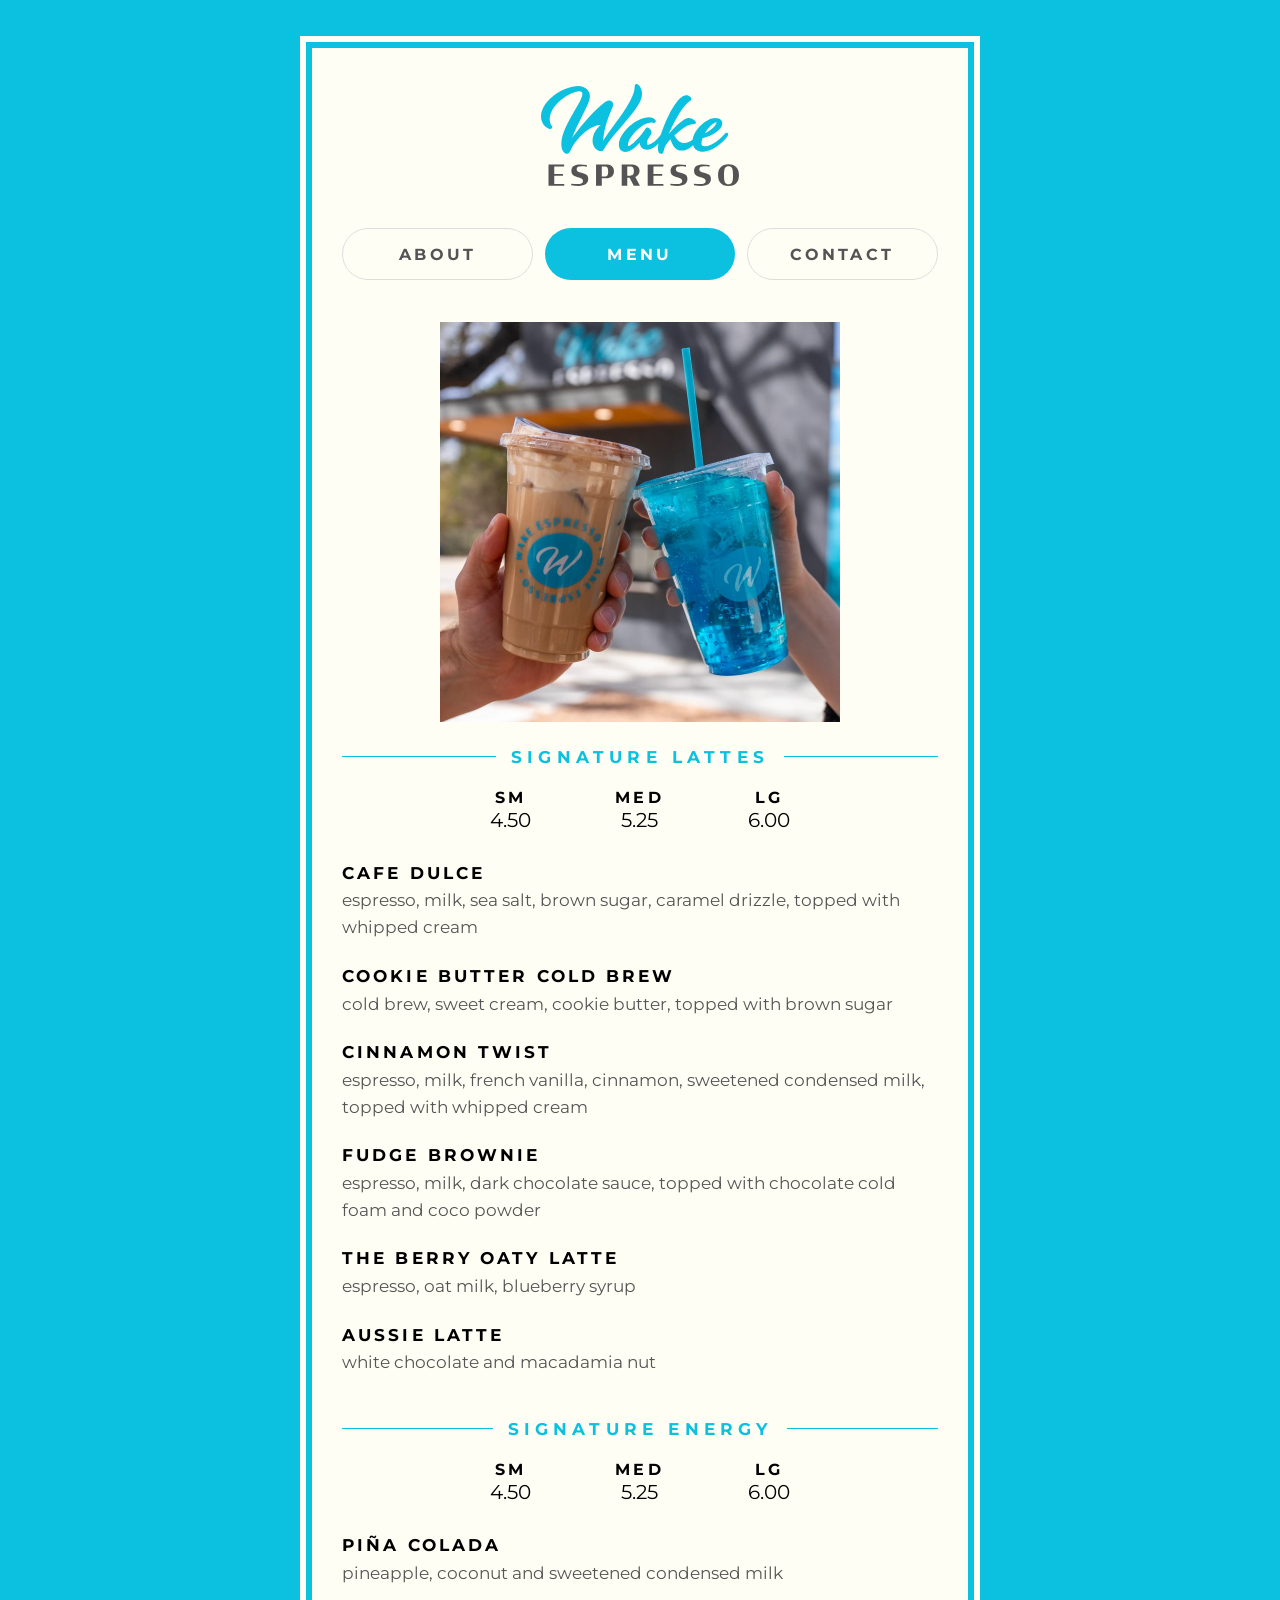
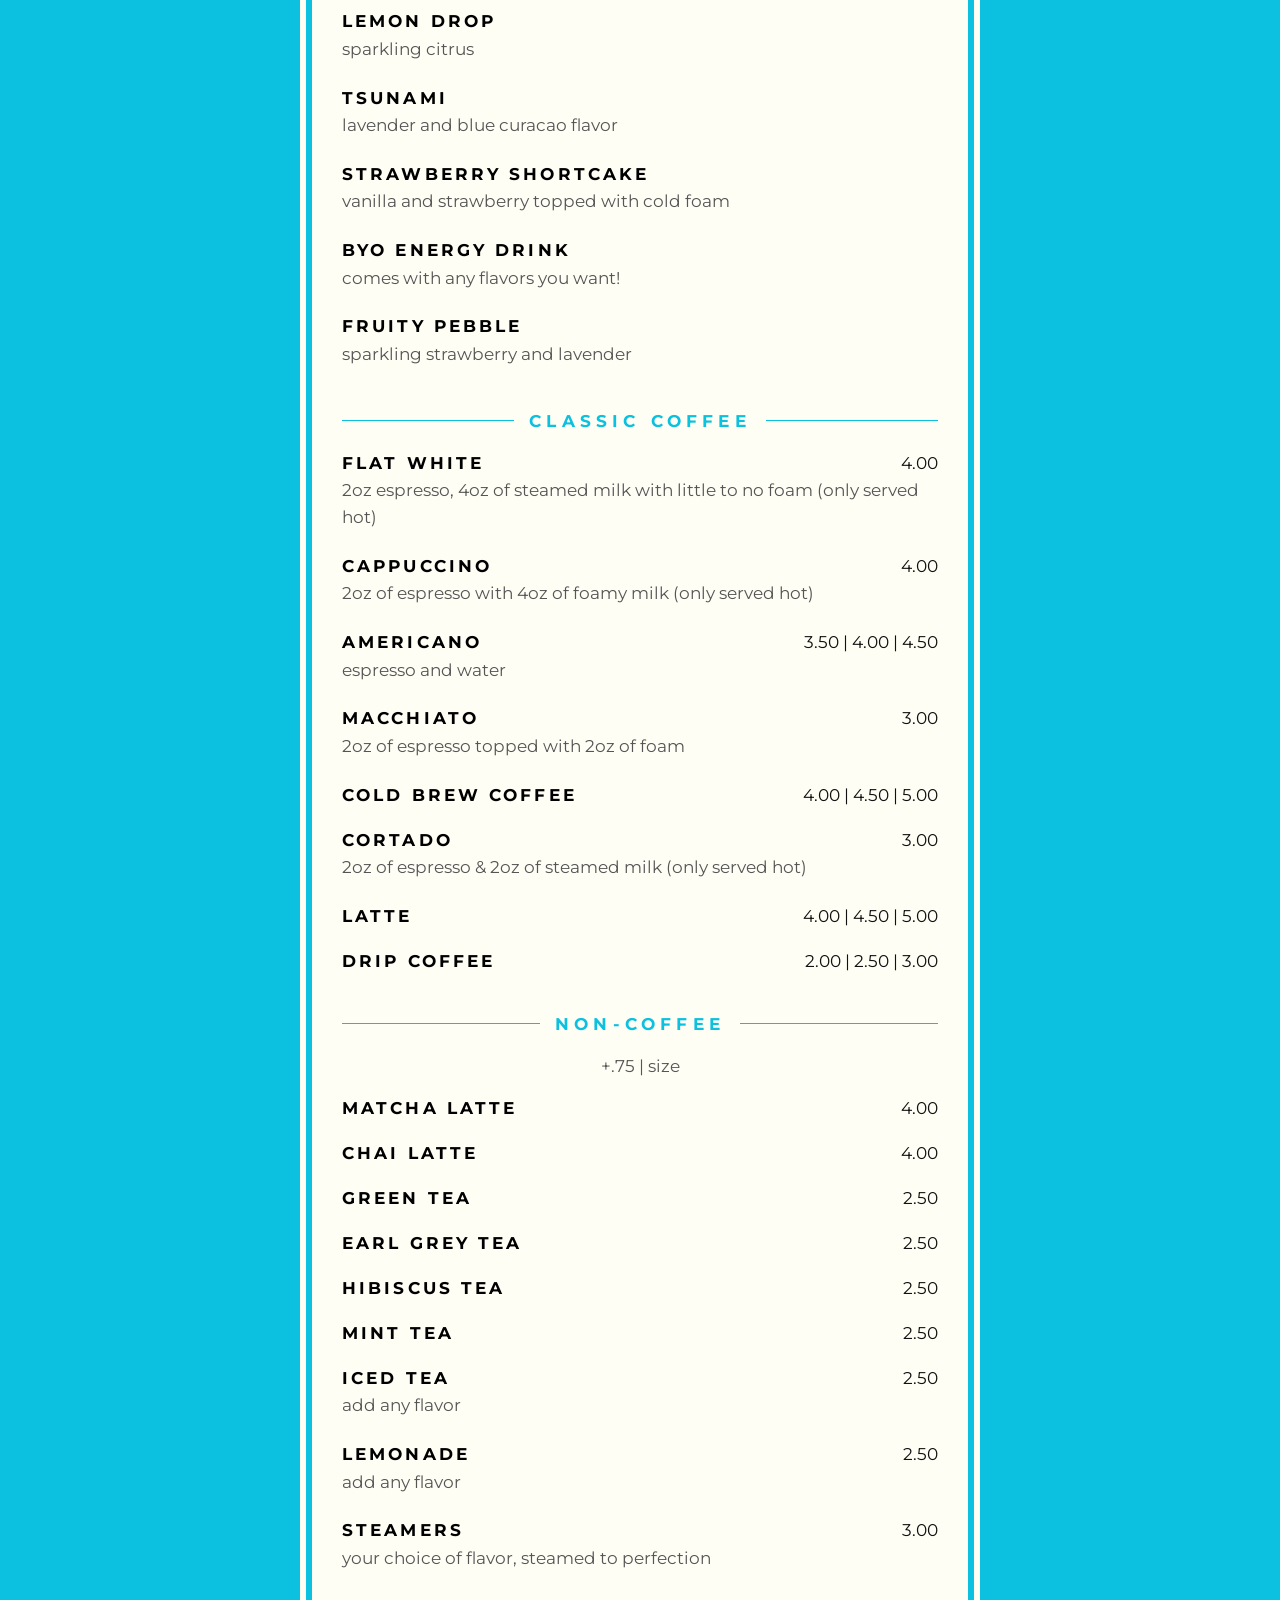
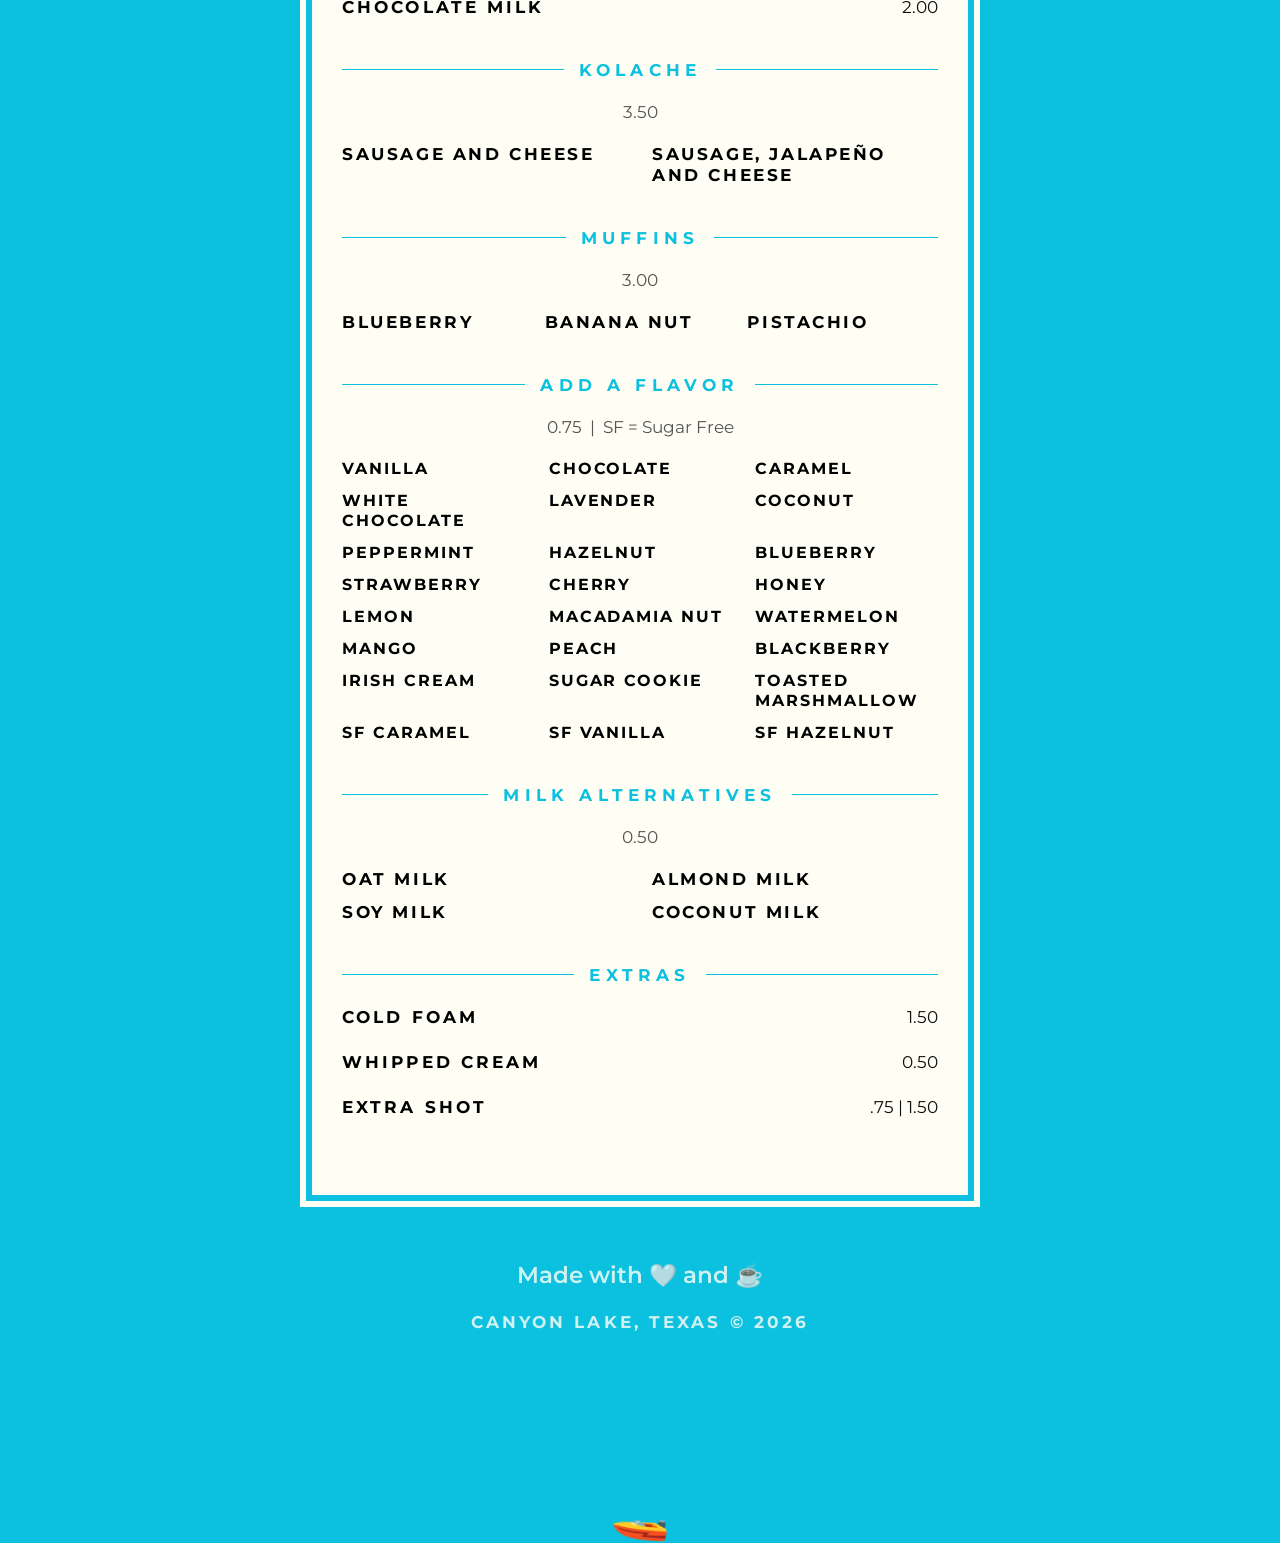
==== index.html @ e0a3efe9 "Restore UFO timer to 65s for production" ====
<!DOCTYPE html>
<html lang="en">
<head>
  <meta charset="UTF-8">
  <meta name="viewport" content="width=device-width, initial-scale=1.0, viewport-fit=cover">
  <meta name="theme-color" content="#0cc0df">
  <title>Wake Espresso | Drive-Thru Coffee &amp; Espresso in Canyon Lake, TX</title>
  <meta name="description" content="Wake Espresso is a drive-thru and walk-up coffee shop in Canyon Lake, TX. Handcrafted espresso, signature lattes, energy drinks, teas, and kolaches — locally brewed, lake approved.">
  <link rel="canonical" href="https://jonnyabowd.github.io/wake-espresso-site/">

  <!-- Open Graph -->
  <meta property="og:type" content="website">
  <meta property="og:site_name" content="Wake Espresso">
  <meta property="og:title" content="Wake Espresso | Drive-Thru Coffee &amp; Espresso in Canyon Lake, TX">
  <meta property="og:description" content="Handcrafted espresso, signature lattes, energy drinks, teas, and kolaches in Canyon Lake, TX. Locally brewed, lake approved.">
  <meta property="og:url" content="https://jonnyabowd.github.io/wake-espresso-site/">
  <meta property="og:image" content="https://jonnyabowd.github.io/wake-espresso-site/images/og-image.jpg">
  <meta property="og:image:type" content="image/jpeg">
  <meta property="og:image:width" content="2400">
  <meta property="og:image:height" content="1260">
  <meta property="og:image:alt" content="Wake Espresso — drive-thru coffee in Canyon Lake, TX">

  <!-- Twitter -->
  <meta name="twitter:card" content="summary_large_image">
  <meta name="twitter:title" content="Wake Espresso | Drive-Thru Coffee &amp; Espresso in Canyon Lake, TX">
  <meta name="twitter:description" content="Handcrafted espresso, signature lattes, energy drinks, teas, and kolaches in Canyon Lake, TX. Locally brewed, lake approved.">
  <meta name="twitter:image" content="https://jonnyabowd.github.io/wake-espresso-site/images/og-image.jpg">
  <meta name="twitter:image:alt" content="Wake Espresso — drive-thru coffee in Canyon Lake, TX">

  <link rel="icon" href="favicons/favicon.ico" sizes="any">
  <link rel="icon" href="favicons/favicon.svg" type="image/svg+xml">
  <link rel="apple-touch-icon" href="favicons/apple-touch-icon.png">
  <link rel="manifest" href="favicons/site.webmanifest">
  <meta name="apple-mobile-web-app-capable" content="yes">
  <meta name="mobile-web-app-capable" content="yes">
  <meta name="apple-touch-fullscreen" content="yes">
  <meta name="apple-mobile-web-app-title" content="Wake Espresso">
  <meta name="apple-mobile-web-app-status-bar-style" content="default">
  <script src="js/ios-pwa-splash.js"></script>
  <script>iosPWASplash('favicons/apple-touch-icon.png', '#0CC0DF');</script>
  <link rel="preconnect" href="https://fonts.googleapis.com">
  <link rel="preconnect" href="https://fonts.gstatic.com" crossorigin>
  <link href="https://fonts.googleapis.com/css2?family=Montserrat:wght@400;600;700&family=Press+Start+2P&display=swap" rel="stylesheet">
  <link rel="stylesheet" href="css/tokens.css">

  <script type="application/ld+json">
  {
    "@context": "https://schema.org",
    "@type": "CafeOrCoffeeShop",
    "name": "Wake Espresso",
    "description": "Drive-thru and walk-up coffee shop in Canyon Lake, TX serving handcrafted espresso, signature lattes, energy drinks, teas, and kolaches.",
    "url": "https://jonnyabowd.github.io/wake-espresso-site/",
    "image": "https://jonnyabowd.github.io/wake-espresso-site/images/img_7962.webp",
    "telephone": "+1-830-310-1101",
    "priceRange": "$",
    "servesCuisine": "Coffee",
    "address": {
      "@type": "PostalAddress",
      "streetAddress": "8392 FM2673",
      "addressLocality": "Canyon Lake",
      "addressRegion": "TX",
      "postalCode": "78133",
      "addressCountry": "US"
    },
    "geo": {
      "@type": "GeoCoordinates",
      "latitude": 29.8446598,
      "longitude": -98.2722146
    },
    "sameAs": [
      "https://www.instagram.com/wakeespresso"
    ],
    "openingHoursSpecification": [
      {
        "@type": "OpeningHoursSpecification",
        "dayOfWeek": ["Monday", "Tuesday", "Wednesday", "Thursday", "Sunday"],
        "opens": "05:30",
        "closes": "19:00"
      },
      {
        "@type": "OpeningHoursSpecification",
        "dayOfWeek": ["Friday", "Saturday"],
        "opens": "05:30",
        "closes": "20:00"
      }
    ]
  }
  </script>

  <style>
    * { box-sizing: border-box; margin: 0; padding: 0; }

    html, body { overflow-x: hidden; }

    html.blackout-mode, html.blackout-mode body { background: #000 !important; height: 100%; overflow: hidden; }
    html.whiteout-mode, html.whiteout-mode body { background: var(--color-brand-cream) !important; height: 100%; overflow: hidden; }

    html { font-size: 16px; }
    @media (min-width: 600px) { html { font-size: 20px; } }
    @media (min-width: 800px) { html { font-size: 24px; } }

    body {
      font-family: 'Montserrat', sans-serif;
      background-color: var(--color-brand-blue);
      min-height: 100vh;
      padding: 1.5rem 1rem;
      position: relative;
    }

    .menu-wrap {
      max-width: 680px;
      margin: 0 auto;
      background: var(--color-brand-cream);
      padding: 2rem 1.75rem;
      position: relative;
      outline: 6px solid var(--color-brand-blue);
      outline-offset: -12px;
    }

    /* Header */
    .menu-header {
      text-align: center;
      margin-bottom: 1.5rem;
    }

    .menu-divider {
      border: none;
      border-top: 1px solid #ccc;
      margin: 0 0 1.5rem;
    }

    /* Section */
    .menu-section {
      margin-bottom: 1.75rem;
    }

    /* Section title with lines */
    .section-title {
      display: flex;
      align-items: center;
      gap: 0.625rem;
      margin-top: 0;
      margin-bottom: 0.875rem;
    }

    .section-title::before,
    .section-title::after {
      content: '';
      flex: 1;
      height: 1px;
      background: var(--color-brand-blue);
    }

    .section-title span {
      color: var(--color-brand-blue);
      font-size: 0.72rem;
      font-weight: 700;
      letter-spacing: 0.3em;
      text-transform: uppercase;
      white-space: nowrap;
    }

    /* Size row */
    .size-row {
      display: flex;
      justify-content: center;
      gap: 3.5rem;
      margin-bottom: 1.25rem;
    }

    .size-label {
      font-size: 0.65rem;
      font-weight: 700;
      letter-spacing: 0.2em;
      text-transform: uppercase;
      text-align: center;
    }

    .size-price {
      display: block;
      text-align: center;
      font-size: 0.85rem;
    }

    /* Price note */
    .price-note {
      text-align: center;
      font-size: 0.72rem;
      color: #555;
      margin-bottom: 0.875rem;
    }

    /* Item */
    .item {
      margin-bottom: 1rem;
    }

    .item-header {
      display: flex;
      justify-content: space-between;
      align-items: baseline;
      gap: 0.5rem;
    }

    .item-name {
      font-size: 0.72rem;
      font-weight: 700;
      letter-spacing: 0.18em;
      text-transform: uppercase;
    }

    .item-price {
      font-size: 0.72rem;
      font-weight: 400;
      white-space: nowrap;
      color: #111;
    }

    .item-desc {
      font-size: 0.72rem;
      color: #555;
      margin-top: 0.1875rem;
      line-height: 1.55;
      font-weight: 400;
    }

    /* 3-col flavor grid */
    .flavor-grid {
      display: grid;
      grid-template-columns: repeat(3, 1fr);
      gap: 0.5rem 1rem;
    }

    .flavor-grid span {
      font-size: 0.68rem;
      font-weight: 700;
      letter-spacing: 0.12em;
      text-transform: uppercase;
    }

    /* 2-col grid */
    .two-col {
      display: grid;
      grid-template-columns: 1fr 1fr;
      gap: 0.5rem 1rem;
    }

    .two-col span {
      font-size: 0.72rem;
      font-weight: 700;
      letter-spacing: 0.15em;
      text-transform: uppercase;
    }

    /* 3-col items (muffins/kolache) */
    .three-col {
      display: grid;
      grid-template-columns: repeat(3, 1fr);
      gap: 0.5rem;
    }

    .three-col span {
      font-size: 0.72rem;
      font-weight: 700;
      letter-spacing: 0.15em;
      text-transform: uppercase;
    }

    @media (max-width: 420px) {
      .flavor-grid {
        grid-template-columns: repeat(2, 1fr);
      }
      .size-row {
        gap: 2rem;
      }
    }

    /* Tabs */
    .tabs {
      display: flex;
      gap: 0.5rem;
      margin-bottom: 1.75rem;
    }

    .tab-btn {
      flex: 1;
      background: none;
      border: 1px solid var(--color-brand-blue);
      border-radius: 999px;
      padding: 0.625rem 0;
      font-family: 'Montserrat', sans-serif;
      font-size: 0.68rem;
      font-weight: 700;
      letter-spacing: 0.2em;
      text-transform: uppercase;
      color: var(--color-brand-grey);
      cursor: pointer;
      border-color: #ddd;
      transition: color 0.2s, background 0.2s, border-color 0.2s;
    }

    .tab-btn.active {
      background: var(--color-brand-blue);
      color: var(--color-brand-cream);
      border: none;
      padding: calc(0.625rem + 1px) 0;
    }

    @keyframes waterFloat {
      0%   { transform: translateY(0px) rotate(0deg); }
      25%  { transform: translateY(-3.75px) rotate(var(--rot-a, 1.5deg)); }
      75%  { transform: translateY(3.75px) rotate(var(--rot-b, -1.5deg)); }
      100% { transform: translateY(0px) rotate(0deg); }
    }

    @keyframes waterFloatNoRotate {
      0%   { transform: translateY(0px); }
      25%  { transform: translateY(-3.75px); }
      75%  { transform: translateY(3.75px); }
      100% { transform: translateY(0px); }
    }

    .menu-header img {
      animation: waterFloatNoRotate 8s ease-in-out infinite;
    }

    #boat {
      position: absolute;
      bottom: 0px;
      left: 50%;
      transform: translateX(-50%);
      font-size: 2rem;
      cursor: pointer;
      user-select: none;
      z-index: 9999;
      transition: none;
    }

    @keyframes boatWiggle {
      0%   { transform: translateX(-50%) rotate(0deg); }
      20%  { transform: translateX(-50%) rotate(-8deg); }
      40%  { transform: translateX(-50%) rotate(8deg); }
      60%  { transform: translateX(-50%) rotate(-5deg); }
      80%  { transform: translateX(-50%) rotate(5deg); }
      100% { transform: translateX(-50%) rotate(15deg); }
    }

    @keyframes boatZoomLeft {
      from { transform: translateX(-50%) rotate(15deg); opacity: 1; }
      to   { transform: translateX(calc(-50% - 120vw)) rotate(15deg); opacity: 1; }
    }

    @keyframes boatComeBack {
      0%     { transform: translateX(calc(-50% + 140vw)) rotate(15deg); animation-timing-function: linear; }
      10.3%  { transform: translateX(-50%) rotate(15deg); animation-timing-function: ease-out; }
      28.6%  { transform: translateX(calc(-50% - 35vw)) rotate(0deg); }
      42.9%  { transform: translateX(calc(-50% - 35vw)) rotate(0deg); animation-timing-function: ease-out; }
      100%   { transform: translateX(-50%) rotate(0deg); }
    }

    @keyframes fadeUp {
      from { opacity: 0; transform: translateY(18px); }
      to   { opacity: 1; transform: translateY(0); }
    }

    .menu-header { opacity: 0; }
    .tabs { opacity: 0; }

    .menu-header.animate-in,
    .tabs.animate-in { animation: fadeUp 0.5s ease forwards; }

    .tab-panel { display: none; }
    .tab-panel.active { display: block; opacity: 0; }
    .tab-panel.active.animate-in { animation: fadeUp 0.5s ease forwards; }

    /* Feed */
    .feed-header {
      text-align: center;
      margin-bottom: 1rem;
    }

    .feed-header h2 {
      font-size: 0.68rem;
      font-weight: 500;
      letter-spacing: 0.15em;
      text-transform: uppercase;
      color: #888;
      margin-bottom: 0.625rem;
    }

    .feed-header a {
      display: inline-flex;
      align-items: center;
      gap: 0.5rem;
      text-decoration: none;
      color: #111;
      font-size: 1.1rem;
      font-weight: 600;
    }

    .feed-header a svg { width: 1.125rem; height: 1.125rem; }

    .feed-grid {
      display: grid;
      grid-template-columns: repeat(3, 1fr);
      gap: 0.25rem;
    }

    .feed-item {
      position: relative;
      aspect-ratio: 1;
      overflow: hidden;
      background: #f0f0f0;
      cursor: pointer;
    }

    .feed-item img {
      width: 100%;
      height: 100%;
      object-fit: cover;
      display: block;
      transition: transform 0.3s ease;
    }

    .feed-item:hover img { transform: scale(1.04); }
    .feed-item:hover .overlay { opacity: 1; }

    .overlay {
      position: absolute;
      inset: 0;
      background: rgba(12, 192, 223, 0.35);
      opacity: 0;
      transition: opacity 0.3s ease;
    }

    .feed-footer {
      text-align: center;
      margin-top: 1rem;
      margin-bottom: 2.75rem;
    }

    .feed-footer a {
      display: inline-block;
      font-size: 0.7rem;
      font-weight: 600;
      letter-spacing: 0.1em;
      text-transform: uppercase;
      color: var(--color-brand-blue);
      text-decoration: none;
      border: 1.5px solid var(--color-brand-blue);
      border-radius: 999px;
      padding: 0.5rem 1.25rem;
      transition: background 0.2s, color 0.2s;
    }

    .feed-footer a:hover {
      background: var(--color-brand-blue);
      color: var(--color-brand-cream);
    }

    /* About & Contact */
    .info-block {
      text-align: center;
      padding: 1rem 0;
    }

    .info-block h3 {
      font-size: 0.68rem;
      font-weight: 700;
      letter-spacing: 0.25em;
      text-transform: uppercase;
      color: var(--color-brand-blue);
      margin-bottom: 0.5rem;
    }

    .info-block p {
      font-size: 0.78rem;
      color: #444;
      line-height: 1.7;
    }

    .info-divider {
      border: none;
      border-top: 1px solid #eee;
      margin: 1.5rem 0;
    }

    /* Map */
    #map {
      width: 100%;
      height: 16.25rem;
      border: 2px solid var(--color-brand-blue);
      border-radius: 4px;
      margin: 0.5rem 0 1rem;
    }

    .leaflet-tile-pane { filter: grayscale(0.4) saturate(1.1); }

    .leaflet-popup-content-wrapper {
      border-radius: 4px;
      font-family: 'Montserrat', sans-serif;
      font-size: 0.72rem;
      box-shadow: 0 2px 8px rgba(0,0,0,0.15);
    }

    .leaflet-popup-tip-container { display: none; }

    .leaflet-control-zoom a { color: var(--color-brand-blue) !important; }
    .leaflet-control-attribution {
      font-size: 8px !important;
      opacity: 0.4;
      background: rgba(255, 253, 232, 0.5) !important;
      padding: 0 3px !important;
    }
    .leaflet-control-attribution a { color: #888 !important; }

    .directions-btn {
      display: inline-block;
      font-size: 0.7rem;
      font-weight: 700;
      letter-spacing: 0.15em;
      text-transform: uppercase;
      color: var(--color-brand-blue);
      text-decoration: none;
      border: 1.5px solid var(--color-brand-blue);
      padding: 0.5rem 1.25rem;
      border-radius: 999px;
      transition: background 0.2s, color 0.2s;
    }

    .directions-btn:hover {
      background: var(--color-brand-blue);
      color: var(--color-brand-cream);
    }

    /* Reviews carousel */
    .reviews-section { margin-top: 0.5rem; }

    .review-carousel {
      display: flex;
      align-items: center;
      gap: 0.5rem;
    }

    .review-track {
      flex: 1;
      display: grid;
      align-items: center;
    }

    .review-card {
      grid-area: 1 / 1;
      text-align: center;
      padding: 0.5rem 0.25rem;
      visibility: hidden;
    }

    .review-card.active { visibility: visible; }

    .review-stars {
      color: var(--color-brand-blue);
      font-size: 1rem;
      letter-spacing: 2px;
      margin-bottom: 0.625rem;
    }

    .review-text {
      font-size: 0.82rem;
      color: #444;
      line-height: 1.75;
      font-style: italic;
      margin-bottom: 0.625rem;
    }

    .review-name {
      font-size: 0.68rem;
      font-weight: 700;
      letter-spacing: 0.15em;
      text-transform: uppercase;
      color: #888;
    }

    .review-arrow {
      background: none;
      border: 1.5px solid var(--color-brand-blue);
      border-radius: 999px;
      color: var(--color-brand-blue);
      width: 2rem;
      height: 2rem;
      font-size: 0.9rem;
      cursor: pointer;
      flex-shrink: 0;
      transition: background 0.2s, color 0.2s;
      display: flex;
      align-items: center;
      justify-content: center;
    }

    .review-arrow:hover {
      background: var(--color-brand-blue);
      color: var(--color-brand-cream);
    }

    .review-dots {
      display: flex;
      justify-content: center;
      gap: 0.375rem;
      margin-top: 0.875rem;
    }

    .dot {
      width: 0.4375rem;
      height: 0.4375rem;
      border-radius: 50%;
      background: #ddd;
      cursor: pointer;
      transition: background 0.2s;
    }

    .dot.active { background: var(--color-brand-blue); }

    .footer-text { padding-bottom: 170px; opacity: 0; transition: opacity 1.2s ease; }
    .footer-text.in-view { opacity: 0.8; }

    /* Wake the Lake game */
    .menu-wrap, .footer-text, #boat { transition: opacity 0.6s ease; }
    .page-fade-out { opacity: 0 !important; pointer-events: none; }
    .page-gone { display: none !important; }

    #game-screen, #gameover-screen {
      position: fixed;
      inset: 0;
      background: var(--color-brand-blue);
      z-index: 10000;
      display: none;
      opacity: 0;
      transition: opacity 0.6s ease;
      touch-action: none;
      user-select: none;
      -webkit-user-select: none;
      -webkit-touch-callout: none;
    }

    #game-screen.visible, #gameover-screen.visible { opacity: 1; }

    .game-title {
      font-family: 'Press Start 2P', monospace;
      font-weight: normal;
      color: var(--color-brand-cream);
      text-align: center;
      font-size: 5.6vw;
      line-height: 1.6;
      white-space: nowrap;
      padding: 2.5rem 1rem 0;
      animation: arcadeBlink 1s step-end infinite;
    }

    #game-screen .game-title { text-align: left; font-size: 6.72vw; padding-top: 0; }

    #game-header {
      display: flex;
      align-items: center;
      justify-content: center;
      gap: 1rem;
      padding: 2.5rem 1rem 0;
    }

    #game-logo {
      width: 26vw;
      max-width: 160px;
      flex-shrink: 0;
      position: relative;
      z-index: 5;
      cursor: pointer;
    }

    .falling-cup {
      position: absolute;
      font-size: 2.5rem;
      line-height: 1;
      z-index: 1;
      pointer-events: none;
    }

    @keyframes arcadeBlink {
      0%   { opacity: 1; }
      75%  { opacity: 0; }
      100% { opacity: 1; }
    }

    #game-area {
      position: absolute;
      top: 7rem;
      bottom: 6rem;
      left: 0;
      right: 0;
      overflow: hidden;
    }

    #player {
      position: absolute;
      right: 12%;
      width: 3.125rem;
      height: 3.125rem;
      font-size: 3.125rem;
      line-height: 1;
      z-index: 2;
      transition: transform 0.2s ease;
    }

    #player span { position: absolute; inset: 0; }

    #player span:first-child {
      inset: auto;
      right: 0;
      bottom: 0.375rem;
      font-size: 1.95rem;
      z-index: -1;
    }

    /* Little alien companion shown only in the boba (post-UFO) game version,
       smaller and tucked into the top-left of the boat-dog. */
    #player .alien-badge { display: none; }
    #player.alien .alien-badge {
      display: block;
      inset: auto;
      top: 0.2rem;
      left: -0.1rem;
      font-size: 1.15rem;
      z-index: 3;
    }

    .game-item {
      position: absolute;
      left: -60px;
      font-size: 2.5rem;
      line-height: 1;
      z-index: 1;
    }

    .game-wave { z-index: 0; }
    .game-wave img { display: block; width: 2rem; height: auto; }

    #game-score {
      position: absolute;
      bottom: 1.5rem;
      left: 1rem;
      font-family: 'Press Start 2P', monospace;
      font-size: 12.5vw;
      line-height: 1;
      color: var(--color-brand-cream);
    }

    #steer-btn {
      position: absolute;
      bottom: 1rem;
      right: 1rem;
      width: 50%;
      padding: 1.1rem 0;
      font-family: 'Press Start 2P', monospace;
      font-size: 1rem;
      letter-spacing: 0.15em;
      background: var(--color-brand-blue);
      color: var(--color-brand-cream);
      border: 4px dotted var(--color-brand-cream);
      border-radius: 10px;
      cursor: pointer;
      user-select: none;
      -webkit-user-select: none;
      touch-action: none;
    }

    #gameover-screen {
      flex-direction: column;
      align-items: center;
      justify-content: center;
    }

    .game-btn {
      font-family: 'Press Start 2P', monospace;
      font-size: 1rem;
      letter-spacing: 0.15em;
      background: var(--color-brand-blue);
      color: var(--color-brand-cream);
      border: 4px dotted var(--color-brand-cream);
      border-radius: 10px;
      padding: 1.1rem 0;
      width: 12rem;
      margin-top: 1.5rem;
      cursor: pointer;
    }

    #game-summary {
      position: absolute;
      top: 2.5rem;
      left: 0;
      right: 0;
      text-align: center;
      font-family: 'Press Start 2P', monospace;
      font-size: 1rem;
      letter-spacing: 0.15em;
      color: var(--color-brand-cream);
      line-height: 1.8;
    }

    #game-summary .cup-num { font-size: 3.5em; }

    #refill-btns {
      display: flex;
      flex-direction: column;
      align-items: center;
    }

    @media (orientation: landscape) {
      #refill-btns { flex-direction: row; gap: 1.5rem; }
    }

    #refill-coffee {
      font-size: 7rem;
      line-height: 1;
      animation: waterFloat 4s ease-in-out infinite;
    }

    #much-tired {
      position: absolute;
      bottom: 1rem;
      left: 50%;
      transform: translateX(-50%);
      font-family: 'Comic Sans MS', 'Comic Sans', sans-serif;
      font-size: 0.85rem;
      color: var(--color-brand-cream);
    }

    #tired-dog-track {
      position: absolute;
      bottom: 2rem;
      left: 50%;
      transform: translateX(-50%);
      font-family: 'Comic Sans MS', 'Comic Sans', sans-serif;
      font-size: 0.85rem;
      pointer-events: none;
    }

    .tired-ghost { visibility: hidden; }

    #tired-dog {
      position: absolute;
      top: 0;
      left: 0;
      font-size: 0.8em;
      line-height: 1;
      animation: tiredDogWalk 8s linear infinite;
    }

    @keyframes tiredDogWalk {
      0%      { left: calc(100% - 1.2em); transform: scaleX(1); }
      43.75%  { left: 0; transform: scaleX(1); }
      50%     { left: 0; transform: scaleX(1); }
      50.001% { left: 0; transform: scaleX(-1); }
      93.75%  { left: calc(100% - 1.2em); transform: scaleX(-1); }
      100%    { left: calc(100% - 1.2em); transform: scaleX(-1); }
    }

    #blackout {
      position: fixed;
      inset: -50vh 0;
      background: #000;
      z-index: 99999;
      display: none;
    }

    #whiteout {
      position: fixed;
      inset: -50vh 0;
      background: var(--color-brand-cream);
      z-index: 99999;
      display: none;
      align-items: center;
      justify-content: center;
      padding: 3rem;
    }

    #whiteout img {
      width: 56vw;
      max-width: 100%;
      cursor: pointer;
      animation: waterFloatNoRotate 8s ease-in-out infinite;
    }

    .whiteout-dog {
      position: fixed;
      z-index: 100000;
      width: 90px;
      height: 2.5rem;
      cursor: pointer;
    }

    .whiteout-dog span {
      position: absolute;
      top: 0;
      left: 50%;
      margin-left: -0.6em;
      font-size: 2rem;
      line-height: 1;
      animation: whiteoutDogWalk 4s linear infinite;
    }

    /* Start the cycle at center (translateX 0) so a freshly spawned or tapped
       dog appears on its spawn point, then walks symmetrically both ways.
       Starting at an extreme would offset every new dog by the swing distance. */
    @keyframes whiteoutDogWalk {
      0%      { transform: translateX(0) scaleX(-1); }
      25%     { transform: translateX(25px) scaleX(-1); }
      25.001% { transform: translateX(25px) scaleX(1); }
      50%     { transform: translateX(0) scaleX(1); }
      75%     { transform: translateX(-25px) scaleX(1); }
      75.001% { transform: translateX(-25px) scaleX(-1); }
      100%    { transform: translateX(0) scaleX(-1); }
    }

    #whiteout-island {
      position: fixed;
      z-index: 99999;
      font-size: 4rem;
      line-height: 1;
      pointer-events: none;
      display: none;
    }
  </style>
</head>
<body>
  <div class="menu-wrap">

    <div class="menu-header">
      <h1 style="position:absolute;width:1px;height:1px;padding:0;margin:-1px;overflow:hidden;clip:rect(0,0,0,0);white-space:nowrap;border:0;">Wake Espresso — Drive-Thru Coffee &amp; Espresso in Canyon Lake, TX</h1>
      <img src="images/WE_logo.svg" alt="Wake Espresso logo" width="132" height="132" style="width: 8.25rem; max-width: 40%; height: auto;">
    </div>

    <div class="tabs">
      <button class="tab-btn" onclick="switchTab('about')">About</button>
      <button class="tab-btn active" onclick="switchTab('menu')">Menu</button>
      <button class="tab-btn" onclick="switchTab('contact')">Contact</button>
    </div>

    <!-- ABOUT -->
    <div id="tab-about" class="tab-panel">
      <img src="images/img_7156.webp" alt="Wake Espresso team in front of the Canyon Lake boat mural" width="800" height="800" loading="lazy" style="width: 100%; max-width: 400px; height: auto; display: block; margin: 0 auto 1.5rem;">
      <p style="font-size: 0.72rem; font-weight: 700; letter-spacing: 0.18em; text-transform: uppercase; color: #111; text-align: center; padding: 0.5rem 0 1.25rem;">Locally Brewed, Lake Approved</p>
      <p style="font-size: 0.95rem; line-height: 1.8; color: #444; text-align: left; padding: 0 0 2.25rem; text-indent: 1.5em;">Founded by Canyon Lake natives, Wake Espresso is all about great coffee and lake vibes. Whether you're heading out on the water or just passing through, grab a handcrafted coffee, tea, or espresso drink from our convenient drive-thru or walk-up window.</p>
      <div class="feed-header">
        <h2 class="section-title"><span>Follow Us</span></h2>
        <a href="https://www.instagram.com/wakeespresso" target="_blank" rel="noopener">@wakeespresso</a>
      </div>
      <div class="feed-grid">
        <div class="feed-item"><img src="images/img_0048.webp" alt="Dog enjoying a pup cup at the Wake Espresso drive-thru" width="600" height="600" loading="lazy"><div class="overlay"></div></div>
        <div class="feed-item"><img src="images/img_0049.webp" alt="Customers in their truck with iced coffees at the Wake Espresso drive-thru" width="600" height="600" loading="lazy"><div class="overlay"></div></div>
        <div class="feed-item"><img src="images/img_0052.webp" alt="Wake Espresso barista holding a caramel iced latte" width="600" height="600" loading="lazy"><div class="overlay"></div></div>
        <div class="feed-item"><img src="images/img_0053.webp" alt="Friends holding blue and yellow iced drinks at Wake Espresso" width="600" height="600" loading="lazy"><div class="overlay"></div></div>
        <div class="feed-item"><img src="images/img_0060.webp" alt="Shiba Inu enjoying a whipped cream pup cup at Wake Espresso" width="600" height="600" loading="lazy"><div class="overlay"></div></div>
        <div class="feed-item"><img src="images/img_0055.webp" alt="Wake Espresso green St. Patrick's Day punch drink" width="600" height="600" loading="lazy"><div class="overlay"></div></div>
        <div class="feed-item"><img src="images/img_0056.webp" alt="Customers with drinks in front of the Wake Espresso lake mural" width="600" height="600" loading="lazy"><div class="overlay"></div></div>
        <div class="feed-item"><img src="images/img_0058.webp" alt="Iced Coco Kiss latte made at Wake Espresso" width="600" height="600" loading="lazy"><div class="overlay"></div></div>
        <div class="feed-item"><img src="images/img_0059.webp" alt="Wake Espresso baristas behind the espresso bar" width="600" height="600" loading="lazy"><div class="overlay"></div></div>
      </div>
      <div class="feed-footer">
        <a href="https://www.instagram.com/wakeespresso" target="_blank" rel="noopener">View on Instagram</a>
      </div>

      <div class="reviews-section">
        <h2 class="section-title" style="margin-top: 1.75rem;"><span>Reviews</span></h2>
        <div class="review-carousel">
          <button class="review-arrow review-prev" onclick="shiftReview(-1)" aria-label="Previous review">&#8592;</button>
          <div class="review-track">
            <div class="review-card active">
              <div class="review-stars">&#9733;&#9733;&#9733;&#9733;&#9733;</div>
              <p class="review-text">"Everything I've tried has been yum! Bring your puppies, they give the cutest pup cups ever!"</p>
              <p class="review-name">— Kristen P.</p>
            </div>
            <div class="review-card">
              <div class="review-stars">&#9733;&#9733;&#9733;&#9733;&#9733;</div>
              <p class="review-text">"Great coffee! I appreciate that they have coconut milk. Staff are super friendly and even when they have long lines, they move fairly quickly. Really happy to have a fantastic coffee place on the south side of the lake."</p>
              <p class="review-name">— Hilda S.</p>
            </div>
            <div class="review-card">
              <div class="review-stars">&#9733;&#9733;&#9733;&#9733;&#9733;</div>
              <p class="review-text">"Everything about the property was well thought out. From the natural tree shade, large boat accessible drive thru, family/pet friendly exterior."</p>
              <p class="review-name">— Gregg S.</p>
            </div>
            <div class="review-card">
              <div class="review-stars">&#9733;&#9733;&#9733;&#9733;&#9733;</div>
              <p class="review-text">"The baristas there are so nice and welcoming, I told them my taste in coffee, and they matched the perfect drink to my liking!"</p>
              <p class="review-name">— Luna G.</p>
            </div>
            <div class="review-card">
              <div class="review-stars">&#9733;&#9733;&#9733;&#9733;&#9734;</div>
              <p class="review-text">"Skip the Starbucks and come here! Cool vibes and outdoor area is lovely to hang out and enjoy your cup of joe."</p>
              <p class="review-name">— Caleb R.</p>
            </div>
          </div>
          <button class="review-arrow review-next" onclick="shiftReview(1)" aria-label="Next review">&#8594;</button>
        </div>
      </div>
    </div>

    <!-- MENU -->
    <div id="tab-menu" class="tab-panel active">

    <img src="images/dsc08289.webp" alt="Iced latte and blue energy drink held up in front of the Wake Espresso stand" width="800" height="800" fetchpriority="high" style="width: 100%; max-width: 400px; height: auto; display: block; margin: 0 auto 24px;">

    <!-- SIGNATURE LATTES -->
    <section class="menu-section">
      <h2 class="section-title"><span>Signature Lattes</span></h2>
      <div class="size-row">
        <div><div class="size-label">SM</div><span class="size-price">4.50</span></div>
        <div><div class="size-label">MED</div><span class="size-price">5.25</span></div>
        <div><div class="size-label">LG</div><span class="size-price">6.00</span></div>
      </div>

      <div class="item">
        <div class="item-name">Cafe Dulce</div>
        <div class="item-desc">espresso, milk, sea salt, brown sugar, caramel drizzle, topped with whipped cream</div>
      </div>
      <div class="item">
        <div class="item-name">Cookie Butter Cold Brew</div>
        <div class="item-desc">cold brew, sweet cream, cookie butter, topped with brown sugar</div>
      </div>
      <div class="item">
        <div class="item-name">Cinnamon Twist</div>
        <div class="item-desc">espresso, milk, french vanilla, cinnamon, sweetened condensed milk, topped with whipped cream</div>
      </div>
      <div class="item">
        <div class="item-name">Fudge Brownie</div>
        <div class="item-desc">espresso, milk, dark chocolate sauce, topped with chocolate cold foam and coco powder</div>
      </div>
      <div class="item">
        <div class="item-name">The Berry Oaty Latte</div>
        <div class="item-desc">espresso, oat milk, blueberry syrup</div>
      </div>
      <div class="item">
        <div class="item-name">Aussie Latte</div>
        <div class="item-desc">white chocolate and macadamia nut</div>
      </div>
    </section>

    <!-- SIGNATURE ENERGY -->
    <section class="menu-section">
      <h2 class="section-title"><span>Signature Energy</span></h2>
      <div class="size-row">
        <div><div class="size-label">SM</div><span class="size-price">4.50</span></div>
        <div><div class="size-label">MED</div><span class="size-price">5.25</span></div>
        <div><div class="size-label">LG</div><span class="size-price">6.00</span></div>
      </div>

      <div class="item">
        <div class="item-name">Piña Colada</div>
        <div class="item-desc">pineapple, coconut and sweetened condensed milk</div>
      </div>
      <div class="item">
        <div class="item-name">Lemon Drop</div>
        <div class="item-desc">sparkling citrus</div>
      </div>
      <div class="item">
        <div class="item-name">Tsunami</div>
        <div class="item-desc">lavender and blue curacao flavor</div>
      </div>
      <div class="item">
        <div class="item-name">Strawberry Shortcake</div>
        <div class="item-desc">vanilla and strawberry topped with cold foam</div>
      </div>
      <div class="item">
        <div class="item-name">BYO Energy Drink</div>
        <div class="item-desc">comes with any flavors you want!</div>
      </div>
      <div class="item">
        <div class="item-name">Fruity Pebble</div>
        <div class="item-desc">sparkling strawberry and lavender</div>
      </div>
    </section>

    <!-- CLASSIC COFFEE -->
    <section class="menu-section">
      <h2 class="section-title"><span>Classic Coffee</span></h2>

      <div class="item">
        <div class="item-header">
          <div class="item-name">Flat White</div>
          <div class="item-price">4.00</div>
        </div>
        <div class="item-desc">2oz espresso, 4oz of steamed milk with little to no foam (only served hot)</div>
      </div>
      <div class="item">
        <div class="item-header">
          <div class="item-name">Cappuccino</div>
          <div class="item-price">4.00</div>
        </div>
        <div class="item-desc">2oz of espresso with 4oz of foamy milk (only served hot)</div>
      </div>
      <div class="item">
        <div class="item-header">
          <div class="item-name">Americano</div>
          <div class="item-price">3.50 | 4.00 | 4.50</div>
        </div>
        <div class="item-desc">espresso and water</div>
      </div>
      <div class="item">
        <div class="item-header">
          <div class="item-name">Macchiato</div>
          <div class="item-price">3.00</div>
        </div>
        <div class="item-desc">2oz of espresso topped with 2oz of foam</div>
      </div>
      <div class="item">
        <div class="item-header">
          <div class="item-name">Cold Brew Coffee</div>
          <div class="item-price">4.00 | 4.50 | 5.00</div>
        </div>
      </div>
      <div class="item">
        <div class="item-header">
          <div class="item-name">Cortado</div>
          <div class="item-price">3.00</div>
        </div>
        <div class="item-desc">2oz of espresso & 2oz of steamed milk (only served hot)</div>
      </div>
      <div class="item">
        <div class="item-header">
          <div class="item-name">Latte</div>
          <div class="item-price">4.00 | 4.50 | 5.00</div>
        </div>
      </div>
      <div class="item">
        <div class="item-header">
          <div class="item-name">Drip Coffee</div>
          <div class="item-price">2.00 | 2.50 | 3.00</div>
        </div>
      </div>
    </section>

    <!-- NON-COFFEE -->
    <section class="menu-section">
      <h2 class="section-title"><span>Non-Coffee</span></h2>
      <div class="price-note">+.75 | size</div>

      <div class="item">
        <div class="item-header">
          <div class="item-name">Matcha Latte</div>
          <div class="item-price">4.00</div>
        </div>
      </div>
      <div class="item">
        <div class="item-header">
          <div class="item-name">Chai Latte</div>
          <div class="item-price">4.00</div>
        </div>
      </div>
      <div class="item">
        <div class="item-header">
          <div class="item-name">Green Tea</div>
          <div class="item-price">2.50</div>
        </div>
      </div>
      <div class="item">
        <div class="item-header">
          <div class="item-name">Earl Grey Tea</div>
          <div class="item-price">2.50</div>
        </div>
      </div>
      <div class="item">
        <div class="item-header">
          <div class="item-name">Hibiscus Tea</div>
          <div class="item-price">2.50</div>
        </div>
      </div>
      <div class="item">
        <div class="item-header">
          <div class="item-name">Mint Tea</div>
          <div class="item-price">2.50</div>
        </div>
      </div>
      <div class="item">
        <div class="item-header">
          <div class="item-name">Iced Tea</div>
          <div class="item-price">2.50</div>
        </div>
        <div class="item-desc">add any flavor</div>
      </div>
      <div class="item">
        <div class="item-header">
          <div class="item-name">Lemonade</div>
          <div class="item-price">2.50</div>
        </div>
        <div class="item-desc">add any flavor</div>
      </div>
      <div class="item">
        <div class="item-header">
          <div class="item-name">Steamers</div>
          <div class="item-price">3.00</div>
        </div>
        <div class="item-desc">your choice of flavor, steamed to perfection</div>
      </div>
      <div class="item">
        <div class="item-header">
          <div class="item-name">Chocolate Milk</div>
          <div class="item-price">2.00</div>
        </div>
      </div>
    </section>

    <!-- KOLACHE -->
    <section class="menu-section">
      <h2 class="section-title"><span>Kolache</span></h2>
      <div class="price-note">3.50</div>
      <div class="two-col">
        <span>Sausage and Cheese</span>
        <span>Sausage, Jalapeño and Cheese</span>
      </div>
    </section>

    <!-- MUFFINS -->
    <section class="menu-section">
      <h2 class="section-title"><span>Muffins</span></h2>
      <div class="price-note">3.00</div>
      <div class="three-col">
        <span>Blueberry</span>
        <span>Banana Nut</span>
        <span>Pistachio</span>
      </div>
    </section>

    <!-- ADD A FLAVOR -->
    <section class="menu-section">
      <h2 class="section-title"><span>Add a Flavor</span></h2>
      <div class="price-note">0.75 &nbsp;|&nbsp; SF = Sugar Free</div>
      <div class="flavor-grid">
        <span>Vanilla</span>
        <span>Chocolate</span>
        <span>Caramel</span>
        <span>White Chocolate</span>
        <span>Lavender</span>
        <span>Coconut</span>
        <span>Peppermint</span>
        <span>Hazelnut</span>
        <span>Blueberry</span>
        <span>Strawberry</span>
        <span>Cherry</span>
        <span>Honey</span>
        <span>Lemon</span>
        <span>Macadamia Nut</span>
        <span>Watermelon</span>
        <span>Mango</span>
        <span>Peach</span>
        <span>Blackberry</span>
        <span>Irish Cream</span>
        <span>Sugar Cookie</span>
        <span>Toasted Marshmallow</span>
        <span>SF Caramel</span>
        <span>SF Vanilla</span>
        <span>SF Hazelnut</span>
      </div>
    </section>

    <!-- MILK ALTERNATIVES -->
    <section class="menu-section">
      <h2 class="section-title"><span>Milk Alternatives</span></h2>
      <div class="price-note">0.50</div>
      <div class="two-col">
        <span>Oat Milk</span>
        <span>Almond Milk</span>
        <span>Soy Milk</span>
        <span>Coconut Milk</span>
      </div>
    </section>

    <!-- EXTRAS -->
    <section class="menu-section">
      <h2 class="section-title"><span>Extras</span></h2>
      <div class="item">
        <div class="item-header">
          <div class="item-name">Cold Foam</div>
          <div class="item-price">1.50</div>
        </div>
      </div>
      <div class="item">
        <div class="item-header">
          <div class="item-name">Whipped Cream</div>
          <div class="item-price">0.50</div>
        </div>
      </div>
      <div class="item">
        <div class="item-header">
          <div class="item-name">Extra Shot</div>
          <div class="item-price">.75 | 1.50</div>
        </div>
      </div>
    </section>

    </div><!-- end #tab-menu -->

    <!-- CONTACT -->
    <div id="tab-contact" class="tab-panel">
      <div id="contact-img-wrap" style="position: relative; max-width: 400px; margin: 0 auto 24px;">
        <img src="images/img_7962.webp" alt="Exterior of the Wake Espresso drive-thru coffee stand in Canyon Lake, TX" width="800" height="800" loading="lazy" style="width: 100%; height: auto; display: block;">
      </div>
      <div class="info-block">
        <h2 class="section-title"><span>Location</span></h2>
        <p>8392 FM2673<br>Canyon Lake, TX 78133</p>
      </div>
      <div id="map"></div>
      <div style="text-align:center; margin-bottom: 24px;">
        <a class="directions-btn" href="https://maps.app.goo.gl/tD8LVoGH7LGiPKmz9" target="_blank" rel="noopener">Get Directions</a>
      </div>
      <div class="info-block">
        <h2 class="section-title"><span>Hours</span></h2>
        <table style="margin: 0 auto; font-size: 0.75rem; color: #444; border-collapse: collapse; line-height: 2;">
          <tr><td style="text-align:right; padding-right: 20px; font-weight:700; letter-spacing:0.1em; text-transform:uppercase;">Monday</td><td>5:30AM – 7:00PM</td></tr>
          <tr><td style="text-align:right; padding-right: 20px; font-weight:700; letter-spacing:0.1em; text-transform:uppercase;">Tuesday</td><td>5:30AM – 7:00PM</td></tr>
          <tr><td style="text-align:right; padding-right: 20px; font-weight:700; letter-spacing:0.1em; text-transform:uppercase;">Wednesday</td><td>5:30AM – 7:00PM</td></tr>
          <tr><td style="text-align:right; padding-right: 20px; font-weight:700; letter-spacing:0.1em; text-transform:uppercase;">Thursday</td><td>5:30AM – 7:00PM</td></tr>
          <tr><td style="text-align:right; padding-right: 20px; font-weight:700; letter-spacing:0.1em; text-transform:uppercase;">Friday</td><td>5:30AM – <span style="color: var(--color-brand-blue);">8:00PM</span></td></tr>
          <tr><td style="text-align:right; padding-right: 20px; font-weight:700; letter-spacing:0.1em; text-transform:uppercase;">Saturday</td><td>5:30AM – <span style="color: var(--color-brand-blue);">8:00PM</span></td></tr>
          <tr><td style="text-align:right; padding-right: 20px; font-weight:700; letter-spacing:0.1em; text-transform:uppercase;">Sunday</td><td>5:30AM – 7:00PM</td></tr>
        </table>
      </div>
      <div class="info-block">
        <h2 class="section-title"><span>Contact</span></h2>
        <p style="margin-bottom: 12px;">(830) 310-1101</p>
        <a class="directions-btn" href="tel:+18303101101">Call Us</a>
      </div>
    </div>

  </div>

  <div id="boat" title="🤫">🚤</div>

  <p class="footer-text" style="text-align: center; font-size: 1.5625rem; color: var(--color-brand-cream); padding-top: 40px;"><span style="font-size: 0.6em; font-weight: 600;">Made with 🤍 and ☕️</span><br><span style="font-size: 0.72rem; font-weight: 700; letter-spacing: 0.18em;">CANYON LAKE, TEXAS &copy; <script>document.write(new Date().getFullYear())</script></span></p>

  <!-- Wake the Lake game -->
  <div id="game-screen">
    <div id="game-header">
      <h1 class="game-title">Wake the<br>Lake...</h1>
      <img id="game-logo" src="images/WE_icon_8bit.svg" alt="Wake Espresso">
    </div>
    <div id="game-area">
      <div id="player"><span>🐕</span><span>🚤</span><span class="alien-badge">👾</span></div>
    </div>
    <div id="game-score">00</div>
    <button id="steer-btn">STEER</button>
  </div>

  <div id="gameover-screen">
    <div id="game-summary">
      <div><span class="cup-num" id="cups-got">0</span></div>
      <div>CUPS</div>
    </div>
    <div id="refill-coffee">☕️</div>
    <h1 class="game-title">Refill coffee?</h1>
    <div id="refill-btns">
      <button class="game-btn" id="refill-yes">YES</button>
      <button class="game-btn" id="refill-menu">MENU</button>
    </div>
    <a id="much-tired" href="https://en.wikipedia.org/wiki/Doge_%28meme%29" target="_blank" rel="noopener">much tired</a>
    <div id="tired-dog-track" aria-hidden="true"><span class="tired-ghost">much tired</span><span id="tired-dog">🐕</span></div>
  </div>

  <div id="blackout"></div>
  <div id="whiteout"><img src="images/WE_logo_8bit.svg" alt="Wake Espresso"></div>
  <div id="whiteout-island">🏝️</div>

  <script>
    function switchTab(name) {
      document.querySelectorAll('.tab-panel').forEach(p => { p.classList.remove('active'); p.classList.remove('animate-in'); });
      document.querySelectorAll('.tab-btn').forEach(b => b.classList.remove('active'));
      const panel = document.getElementById('tab-' + name);
      panel.classList.add('active');
      event.currentTarget.classList.add('active');
      void panel.offsetWidth;
      panel.classList.add('animate-in');
      if (name === 'contact' && !window._mapInit) initMap();
    }


    // Randomize float rotation each cycle, within ±1.5deg
    function randomizeFloat(el) {
      el.style.setProperty('--rot-a', (Math.random() * 3 - 1.5).toFixed(2) + 'deg');
      el.style.setProperty('--rot-b', (Math.random() * 3 - 1.5).toFixed(2) + 'deg');
    }
    [document.getElementById('refill-coffee')].forEach(el => {
      randomizeFloat(el);
      el.addEventListener('animationiteration', e => {
        if (e.animationName === 'waterFloat') randomizeFloat(el);
      });
    });

    let currentReview = 0;
    const totalReviews = 5;

    function shiftReview(dir) {
      goToReview((currentReview + dir + totalReviews) % totalReviews);
    }

    function goToReview(index) {
      document.querySelectorAll('.review-card').forEach((c, i) => c.classList.toggle('active', i === index));
      document.querySelectorAll('.dot').forEach((d, i) => d.classList.toggle('active', i === index));
      currentReview = index;
    }

    // Boat easter egg
    const boat = document.getElementById('boat');
    let boatBusy = false;
    let boatRunCount = 0;

    function spawnContactDog() {
      const wrap = document.getElementById('contact-img-wrap');
      if (wrap.querySelector('.contact-dog')) return;
      const dog = document.createElement('div');
      dog.className = 'contact-dog';
      dog.textContent = '🐕';
      dog.style.cssText = 'position: absolute; bottom: 8%; right: 22%; font-size: 2.1rem; line-height: 1; cursor: pointer; animation: fadeUp 0.5s ease forwards;';
      dog.addEventListener('click', launchGame);
      wrap.appendChild(dog);
    }

    document.querySelector('#contact-img-wrap img').addEventListener('click', spawnContactDog);

    boat.addEventListener('click', () => {
      if (boatBusy) return;
      boatBusy = true;

      // Wiggle first
      boat.style.animation = 'boatWiggle 0.5s ease forwards';
      boat.addEventListener('animationend', function onWiggle() {
        boat.removeEventListener('animationend', onWiggle);
        boat.style.animation = 'boatZoomLeft 0.7s ease-in forwards';
        boat.addEventListener('animationend', function onZoom() {
          boat.removeEventListener('animationend', onZoom);
          setTimeout(() => {
            boat.style.animation = 'boatComeBack 7s linear forwards';
            boat.addEventListener('animationend', function onReturn() {
              boat.removeEventListener('animationend', onReturn);
              boat.style.animation = '';
              boatBusy = false;
              boatRunCount++;
              if (boatRunCount === 1) spawnContactDog();
              if (boatRunCount >= 3) launchGame();
            });
          }, 2000);
        });
      });
    });

    // Page-load animation sequence: logo → tabs → content
    window.addEventListener('DOMContentLoaded', () => {
      setTimeout(() => document.querySelector('.menu-header').classList.add('animate-in'), 50);
      setTimeout(() => document.querySelector('.tabs').classList.add('animate-in'), 350);
      setTimeout(() => {
        const active = document.querySelector('.tab-panel.active');
        void active.offsetWidth;
        active.classList.add('animate-in');
      }, 650);
    });

    function initMap() {
      window._mapInit = true;
      if (!document.querySelector('link[data-leaflet]')) {
        const css = document.createElement('link');
        css.rel = 'stylesheet';
        css.href = 'https://unpkg.com/leaflet@1.9.4/dist/leaflet.css';
        css.setAttribute('data-leaflet', '');
        document.head.appendChild(css);
      }
      if (window.L) { buildMap(); return; }
      const script = document.createElement('script');
      script.src = 'https://unpkg.com/leaflet@1.9.4/dist/leaflet.js';
      script.onload = buildMap;
      document.head.appendChild(script);
    }

    function buildMap() {
      const lat = 29.8446598, lon = -98.2722146;

      const map = L.map('map', { scrollWheelZoom: false }).setView([lat, lon], 16);

      L.tileLayer('https://{s}.basemaps.cartocdn.com/light_all/{z}/{x}/{y}{r}.png', {
        attribution: '&copy; OpenStreetMap &copy; CARTO',
        maxZoom: 19
      }).addTo(map);

      const icon = L.divIcon({
        className: '',
        html: `<svg width="30" height="38" viewBox="0 0 30 38" xmlns="http://www.w3.org/2000/svg">
          <path d="M15 0C6.716 0 0 6.716 0 15c0 9.375 15 23 15 23S30 24.375 30 15C30 6.716 23.284 0 15 0z" fill="#0cc0df"/>
          <circle cx="15" cy="15" r="5.5" fill="#fffef5"/>
        </svg>`,
        iconSize: [30, 38],
        iconAnchor: [15, 38],
        popupAnchor: [0, -42]
      });

      L.marker([lat, lon], { icon })
        .addTo(map)
        .bindPopup('<strong>Wake Espresso</strong><br><span style="color:#555">8392 FM2673, Canyon Lake, TX</span>')
        .openPopup();
    }

    // --- Wake the Lake game ---
    const gameScreen = document.getElementById('game-screen');
    const gameArea = document.getElementById('game-area');
    const playerEl = document.getElementById('player');
    const scoreEl = document.getElementById('game-score');
    const steerBtn = document.getElementById('steer-btn');
    const gameoverScreen = document.getElementById('gameover-screen');
    const pageEls = ['.menu-wrap', '.footer-text', '#boat'];

    let gameRunning = false;
    let gameRAF = null;
    let playerY = 0, playerV = 0, score = 0, steering = false, gameSpeed = 1;
    let items = [], lastSpawn = 0, lastObstacle = 0, lastVolcano = 0, lastIsland = 0, lastWave = 0, lastTime = 0;
    let fallingCups = [];
    let gameMode = 'normal', gameStartTime = 0, ufoSpawned = false;

    const gameLogo = document.getElementById('game-logo');
    gameLogo.addEventListener('click', () => {
      if (!gameRunning) return;
      const screenRect = gameScreen.getBoundingClientRect();
      const logoRect = gameLogo.getBoundingClientRect();
      const cup = document.createElement('div');
      cup.className = 'falling-cup';
      cup.textContent = '🧋';
      gameScreen.appendChild(cup);
      const cupW = cup.offsetWidth || 40;
      cup.style.left = (logoRect.left - screenRect.left + logoRect.width / 2 - cupW / 2) + 'px';
      const y = logoRect.bottom - screenRect.top - 20;
      cup.style.top = y + 'px';
      fallingCups.push({ el: cup, y });
    });

    function launchGame() {
      pageEls.forEach(s => document.querySelector(s).classList.add('page-fade-out'));
      setTimeout(() => {
        pageEls.forEach(s => document.querySelector(s).classList.add('page-gone'));
        gameScreen.style.display = 'block';
        requestAnimationFrame(() => gameScreen.classList.add('visible'));
        startGame();
      }, 650);
    }

    function startGame(mode) {
      gameMode = mode || 'normal';
      items.forEach(it => it.el.remove());
      items = [];
      fallingCups.forEach(c => c.el.remove());
      fallingCups = [];
      score = 0;
      gameSpeed = 1;
      scoreEl.textContent = '00';
      playerY = (gameArea.clientHeight - playerEl.offsetHeight) / 2;
      playerV = 0;
      steering = false;
      ufoSpawned = false;
      const t = performance.now();
      lastSpawn = t;
      lastObstacle = t;
      lastVolcano = t;
      lastIsland = t;
      lastWave = t;
      lastTime = t;
      gameStartTime = t;
      playerEl.classList.toggle('alien', gameMode === 'alien');
      playerEl.style.top = playerY + 'px';
      gameRunning = true;
      gameRAF = requestAnimationFrame(tick);
    }

    function spawnItem(type, speedMul) {
      const el = document.createElement('div');
      el.className = 'game-item';
      el.textContent = type;
      el.style.top = (Math.random() * (gameArea.clientHeight - 50)) + 'px';
      gameArea.appendChild(el);
      items.push({ el, type, x: 0, speedMul: speedMul || 1 });
    }

    // Pick a vertical spot for a wave that's spread out from other objects
    // still near the entry, so waves don't stack on the items flying in.
    function pickEntryTop(areaH, h) {
      const minY = 4, maxY = Math.max(minY, areaH - h - 4);
      const near = items
        .filter(it => it.x < 120)
        .map(it => it.el.offsetTop + (it.el.offsetHeight || 40) / 2);
      let best = minY + Math.random() * (maxY - minY), bestDist = -1;
      for (let i = 0; i < 24; i++) {
        const cand = minY + Math.random() * (maxY - minY);
        const c = cand + h / 2;
        let d = Infinity;
        for (const n of near) d = Math.min(d, Math.abs(c - n));
        if (d === Infinity || d > 56) return cand;
        if (d > bestDist) { bestDist = d; best = cand; }
      }
      return best;
    }

    function spawnWave() {
      const el = document.createElement('div');
      el.className = 'game-item game-wave';
      const img = document.createElement('img');
      img.src = 'images/WE_waves.svg';
      img.alt = '';
      el.appendChild(img);
      gameArea.appendChild(el);
      el.style.top = pickEntryTop(gameArea.clientHeight, el.offsetHeight || 14) + 'px';
      items.push({ el, type: 'wave', x: 0, wave: true });
    }

    function collides(el) {
      const p = playerEl.getBoundingClientRect();
      const r = el.getBoundingClientRect();
      const pad = 8;
      return p.left + pad < r.right - pad && p.right - pad > r.left + pad &&
             p.top + pad < r.bottom - pad && p.bottom - pad > r.top + pad;
    }

    function tick(now) {
      if (!gameRunning) return;
      const dt = Math.min((now - lastTime) / 1000, 0.05);
      lastTime = now;

      playerV += (steering ? -2600 : 1200) * gameSpeed * dt;
      playerV = Math.max(-520 * gameSpeed, Math.min(520 * gameSpeed, playerV));
      playerY += playerV * dt;
      const maxY = gameArea.clientHeight - playerEl.offsetHeight;
      if (playerY < 0) { playerY = 0; playerV = 0; }
      if (playerY > maxY) { playerY = maxY; playerV = 0; }
      playerEl.style.top = playerY + 'px';
      playerEl.style.transform = 'rotate(' + (steering ? 15 : -5) + 'deg)';

      if (gameMode === 'normal') {
        if (now - lastSpawn > 1100 / gameSpeed) {
          lastSpawn = now;
          spawnItem(Math.random() < 0.7 ? '⛰️' : '☕️');
        }
        if (now - lastVolcano > 10000) {
          lastVolcano = now;
          spawnItem('🌋');
        }
        if (now - lastIsland > 25000) {
          lastIsland = now;
          spawnItem('🏝️');
        }
        // After 65s of play, send out a single fast 🛸 (1.5x item speed).
        if (!ufoSpawned && now - gameStartTime > 65000) {
          ufoSpawned = true;
          spawnItem('🛸', 1.5);
        }
      } else {
        // Boba version: 20x as many ☕️, 90% fewer of everything else.
        // Normal ☕️ interval is ~1100/0.3ms; obstacles ~1100/0.7ms.
        if (now - lastSpawn > (1100 / 0.3 / 20) / gameSpeed) {
          lastSpawn = now;
          spawnItem('☕️');
        }
        if (now - lastObstacle > (1100 / 0.7 * 10) / gameSpeed) {
          lastObstacle = now;
          spawnItem('🏔️');
        }
        if (now - lastVolcano > 100000) {
          lastVolcano = now;
          spawnItem('🌋');
        }
        if (now - lastIsland > 250000) {
          lastIsland = now;
          spawnItem('🏝️');
        }
      }
      if (now - lastWave > (1100 / gameSpeed) / 4) {
        lastWave = now;
        spawnWave();
      }

      const areaW = gameArea.clientWidth;
      for (let i = items.length - 1; i >= 0; i--) {
        const it = items[i];
        it.x += 220 * gameSpeed * (it.speedMul || 1) * dt;
        it.el.style.transform = 'translateX(' + it.x + 'px)';
        if (it.x > areaW + 60) {
          it.el.remove();
          items.splice(i, 1);
          continue;
        }
        if (it.wave) continue;
        if (collides(it.el)) {
          if (it.type === '☕️') {
            score++;
            gameSpeed *= 1.05;
            scoreEl.textContent = String(score).padStart(2, '0');
            it.el.remove();
            items.splice(i, 1);
          } else if (it.type === '⛰️' || it.type === '🏔️') {
            endGame();
            return;
          } else if (it.type === '🏝️') {
            islandWhiteout();
            return;
          } else if (it.type === '🛸') {
            it.el.remove();
            items.splice(i, 1);
            startGame('alien');
            return;
          } else {
            volcanoBlackout();
            return;
          }
        }
      }
      const screenH = gameScreen.clientHeight;
      for (let i = fallingCups.length - 1; i >= 0; i--) {
        const c = fallingCups[i];
        c.y += 360 * gameSpeed * dt;
        c.el.style.top = c.y + 'px';
        const p = playerEl.getBoundingClientRect();
        const r = c.el.getBoundingClientRect();
        const cupMid = r.top + r.height / 2;
        if (cupMid >= p.top && cupMid <= p.bottom) {
          gameSpeed *= 1.05;
          c.el.remove();
          fallingCups.splice(i, 1);
          continue;
        }
        if (c.y > screenH + 60) {
          c.el.remove();
          fallingCups.splice(i, 1);
        }
      }

      gameRAF = requestAnimationFrame(tick);
    }

    function endGame() {
      gameRunning = false;
      cancelAnimationFrame(gameRAF);
      document.getElementById('cups-got').textContent = score;
      setTimeout(() => {
        gameScreen.classList.remove('visible');
        setTimeout(() => {
          gameScreen.style.display = 'none';
          gameoverScreen.style.display = 'flex';
          requestAnimationFrame(() => gameoverScreen.classList.add('visible'));
        }, 650);
      }, 1000);
    }

    function setThemeColor(color) {
      let meta = document.querySelector('meta[name="theme-color"]');
      if (!meta) {
        meta = document.createElement('meta');
        meta.name = 'theme-color';
        document.head.appendChild(meta);
      }
      meta.setAttribute('content', color);
    }

    function volcanoBlackout() {
      gameRunning = false;
      cancelAnimationFrame(gameRAF);
      document.documentElement.classList.add('blackout-mode');
      setThemeColor('#000000');
      document.getElementById('blackout').style.display = 'block';
    }

    function islandWhiteout() {
      gameRunning = false;
      cancelAnimationFrame(gameRAF);
      document.documentElement.classList.add('whiteout-mode');
      setThemeColor('#fffef5');
      document.getElementById('whiteout').style.display = 'flex';
      const firstDog = makeWhiteoutDog(true);
      const island = document.getElementById('whiteout-island');
      const dogRect = firstDog.getBoundingClientRect();
      island.style.display = 'block';
      island.style.top = dogRect.top + 'px';
      island.style.left = (dogRect.left + dogRect.width / 2 - island.offsetWidth / 2) + 'px';
      firstDog.style.top = (dogRect.top + 22) + 'px';
    }

    let whiteoutTaps = 0;

    function placeWhiteoutDog(dog, belowLogo) {
      const dogW = dog.offsetWidth;
      const dogH = dog.offsetHeight;
      const logo = document.querySelector('#whiteout img').getBoundingClientRect();
      const margin = 28, pad = 16;
      if (belowLogo) {
        dog.style.left = ((window.innerWidth - dogW) / 2) + 'px';
        dog.style.top = (logo.bottom + 56) + 'px';
        return;
      }
      for (let i = 0; i < 100; i++) {
        const x = margin + Math.random() * (window.innerWidth - dogW - margin * 2);
        const y = margin + Math.random() * (window.innerHeight - dogH - margin * 2);
        const overlap = x < logo.right + pad && x + dogW > logo.left - pad &&
                        y < logo.bottom + pad && y + dogH > logo.top - pad;
        if (!overlap) {
          dog.style.left = x + 'px';
          dog.style.top = y + 'px';
          return;
        }
      }
      dog.style.left = margin + 'px';
      dog.style.top = margin + 'px';
    }

    function makeWhiteoutDog(belowLogo) {
      const dog = document.createElement('div');
      dog.className = 'whiteout-dog';
      dog.innerHTML = '<span>🐕</span>';
      document.body.appendChild(dog);
      placeWhiteoutDog(dog, belowLogo);
      dog.addEventListener('click', e => {
        e.stopPropagation();
        placeWhiteoutDog(dog, false);
        // Restart the walk from center; toggle display after placing so
        // offsetWidth is measured while visible (it reads 0 when hidden).
        dog.style.display = 'none';
        void dog.offsetWidth;
        dog.style.display = 'block';
        whiteoutTaps++;
        if (whiteoutTaps % 3 === 0) makeWhiteoutDog(false);
      });
      return dog;
    }

    let whiteoutClosing = false;
    document.querySelector('#whiteout img').addEventListener('click', () => {
      if (whiteoutClosing) return;
      whiteoutClosing = true;
      const w = document.getElementById('whiteout');
      w.style.transition = 'background-color 0.6s ease';
      document.querySelectorAll('#whiteout img, .whiteout-dog, #whiteout-island').forEach(el => {
        el.style.transition = 'opacity 0.4s ease';
        el.style.opacity = '0';
      });
      requestAnimationFrame(() => { w.style.backgroundColor = '#0cc0df'; });
      setTimeout(() => location.reload(), 700);
    });

    const footerText = document.querySelector('.footer-text');
    new IntersectionObserver((entries, obs) => {
      if (entries[0].isIntersecting) {
        footerText.classList.add('in-view');
        obs.disconnect();
      }
    }, { threshold: 0.3 }).observe(footerText);

    gameScreen.addEventListener('pointerdown', e => { e.preventDefault(); steering = true; });
    ['pointerup', 'pointercancel', 'pointerleave'].forEach(ev =>
      gameScreen.addEventListener(ev, () => steering = false));
    gameScreen.addEventListener('contextmenu', e => e.preventDefault());

    let lastTouchEnd = 0;
    gameScreen.addEventListener('touchend', e => {
      const now = Date.now();
      if (now - lastTouchEnd < 350) e.preventDefault();
      lastTouchEnd = now;
    }, { passive: false });

    document.getElementById('refill-yes').addEventListener('click', () => {
      gameoverScreen.classList.remove('visible');
      setTimeout(() => {
        gameoverScreen.style.display = 'none';
        gameScreen.style.display = 'block';
        requestAnimationFrame(() => gameScreen.classList.add('visible'));
        startGame();
      }, 650);
    });

    document.getElementById('refill-menu').addEventListener('click', () => {
      gameoverScreen.classList.remove('visible');
      setTimeout(() => {
        gameoverScreen.style.display = 'none';
        pageEls.forEach(s => {
          const el = document.querySelector(s);
          el.classList.remove('page-gone');
          void el.offsetWidth;
          el.classList.remove('page-fade-out');
        });
        document.querySelectorAll('.tab-btn').forEach(b => b.classList.remove('active'));
        document.querySelector('.tab-btn[onclick*="menu"]').classList.add('active');
        document.querySelectorAll('.tab-panel').forEach(p => p.classList.remove('active', 'animate-in'));
        const menuPanel = document.getElementById('tab-menu');
        menuPanel.classList.add('active');
        void menuPanel.offsetWidth;
        menuPanel.classList.add('animate-in');
        window.scrollTo(0, 0);
      }, 650);
    });
  </script>
</body>
</html>
---- css/tokens.css ----
:root {
  /* Brand Colors */
  --color-brand-blue: #0cc0df;
  --color-brand-cream: hsl(55, 100%, 98%);
  --color-brand-grey: #545454;
  --color-text-muted: #aaaaaa;

  /* Typography */
  --font-family-base: sans-serif;
  --font-size-base: 16px;

  /* Spacing */
  --space-xs: 4px;
  --space-sm: 8px;
  --space-md: 16px;
  --space-lg: 32px;
  --space-xl: 64px;
}
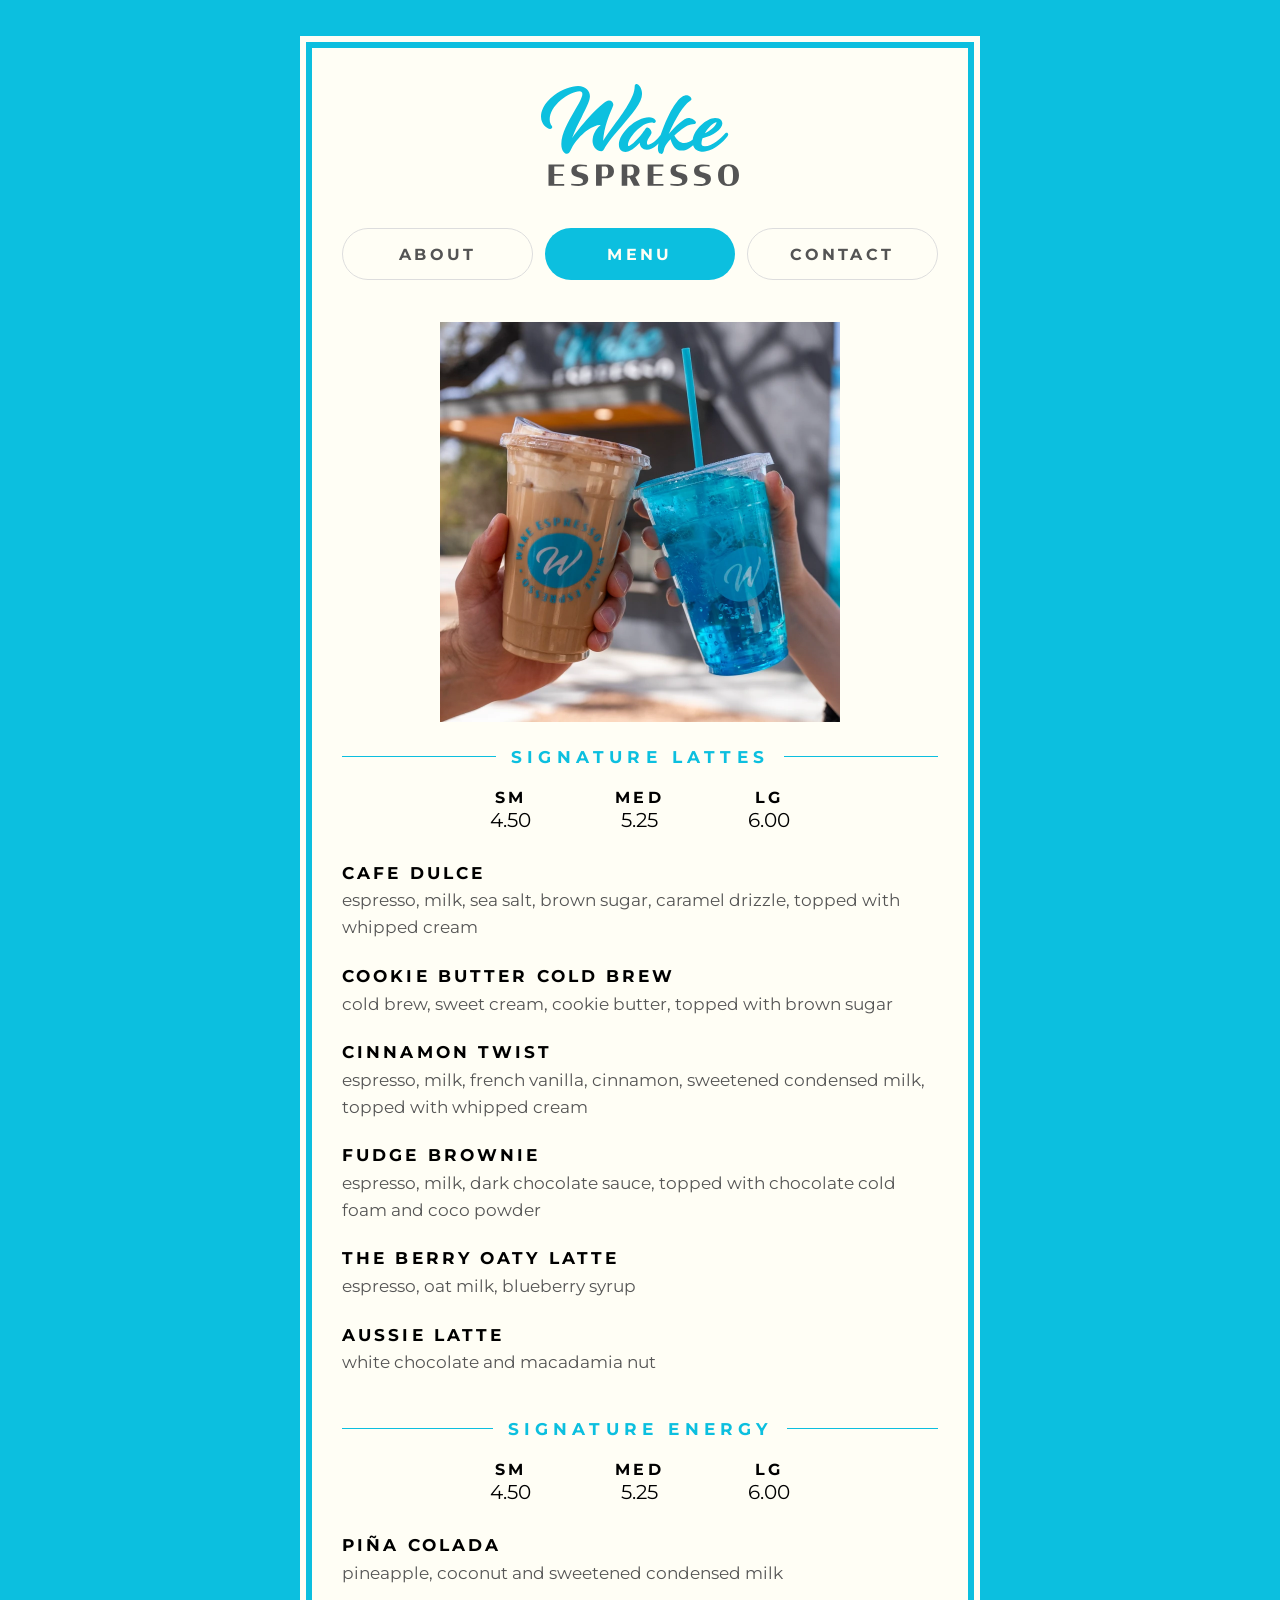
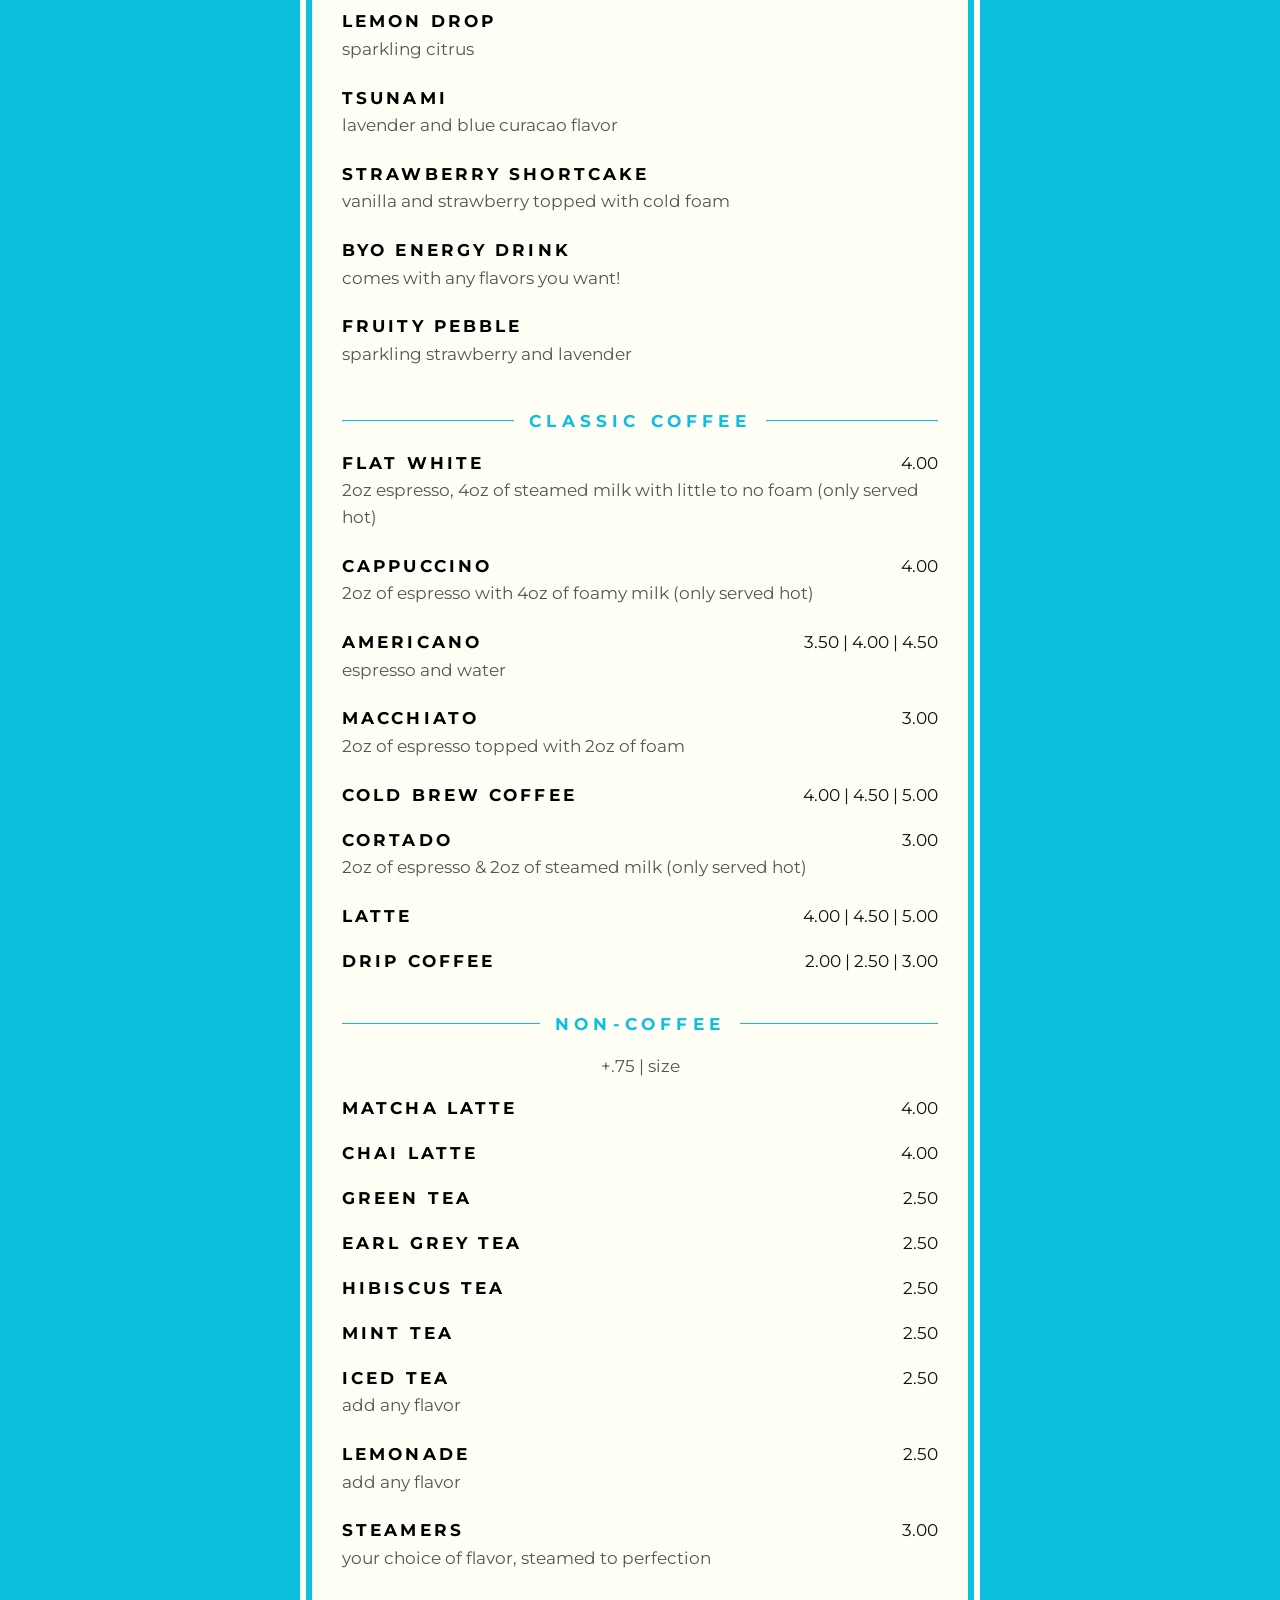
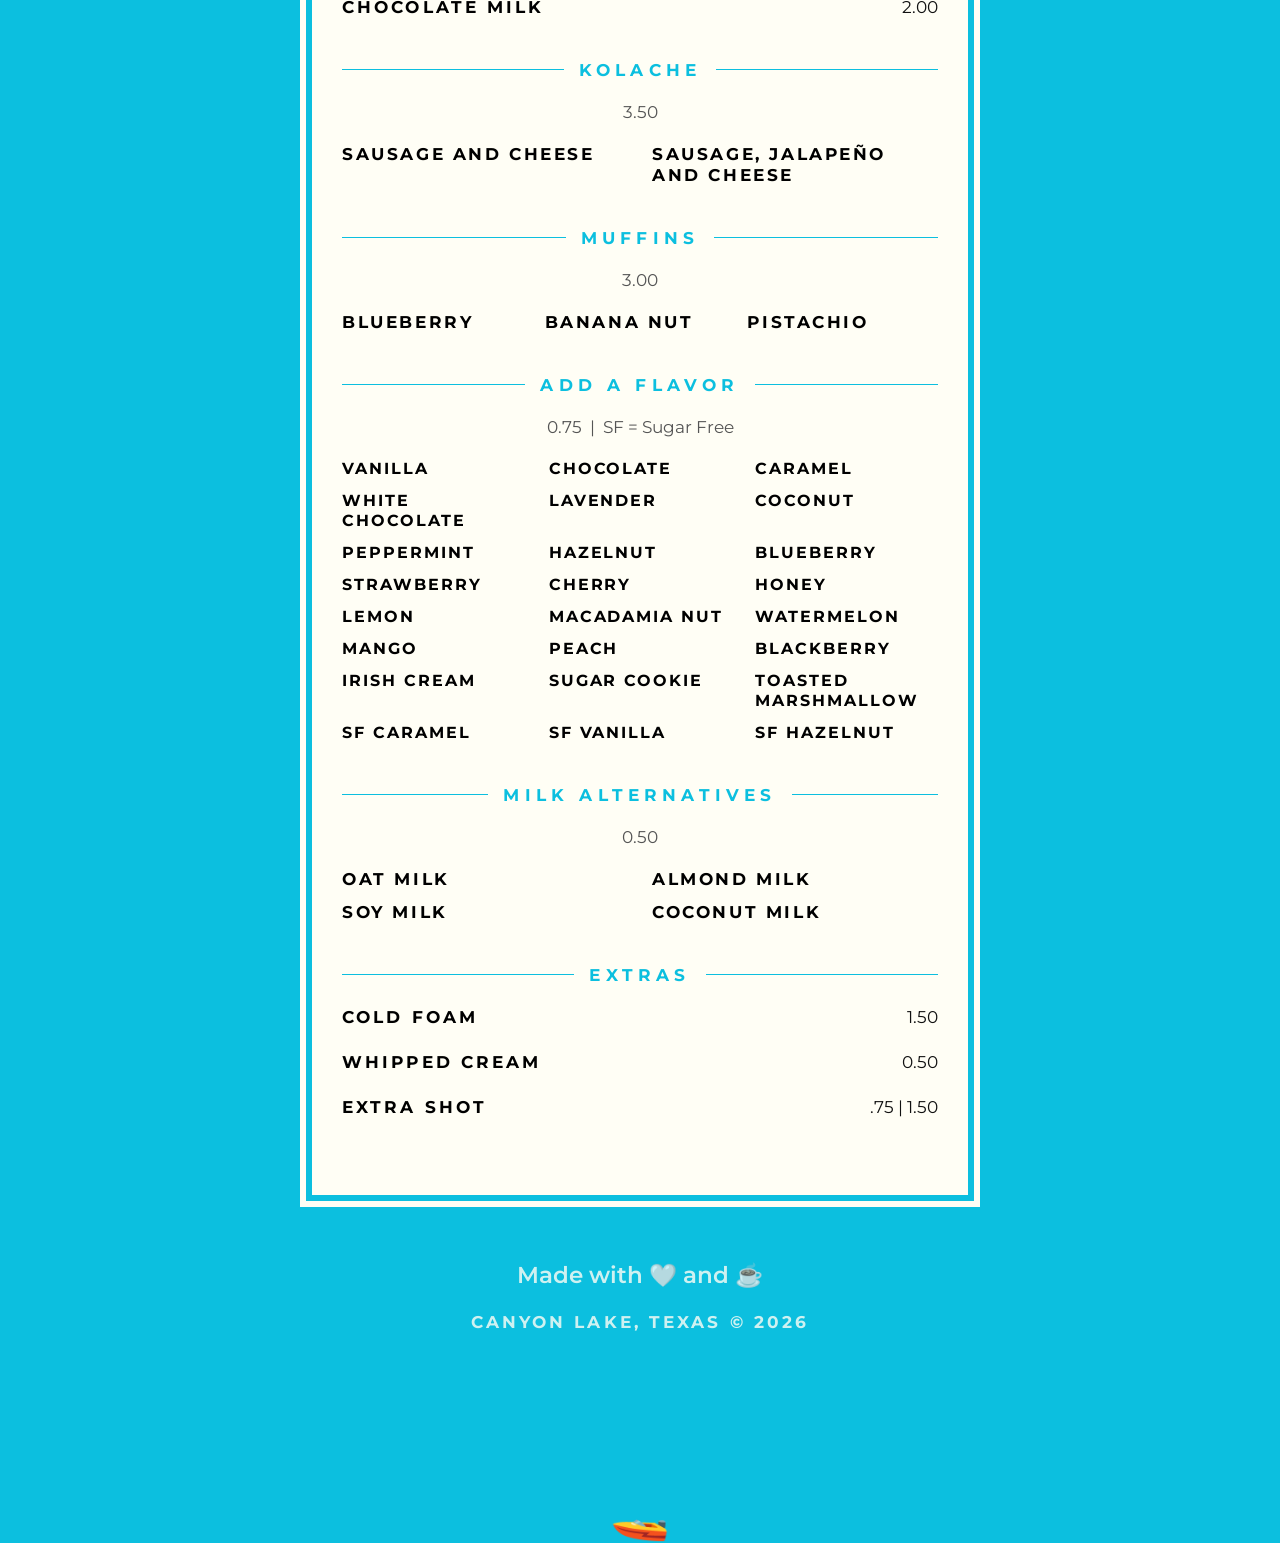
==== commit 3d921b7c: "Revert URLs to github.io and remove CNAME to stop redirect" ====
--- a/index.html
+++ b/index.html
@@ -1525,7 +1525,7 @@
       const logoRect = gameLogo.getBoundingClientRect();
       const cup = document.createElement('div');
       cup.className = 'falling-cup';
-      cup.textContent = '🧋';
+      cup.textContent = '☕️';
       gameScreen.appendChild(cup);
       const cupW = cup.offsetWidth || 40;
       cup.style.left = (logoRect.left - screenRect.left + logoRect.width / 2 - cupW / 2) + 'px';
@@ -1624,8 +1624,9 @@
       const dt = Math.min((now - lastTime) / 1000, 0.05);
       lastTime = now;
 
-      playerV += (steering ? -2600 : 1200) * gameSpeed * dt;
-      playerV = Math.max(-520 * gameSpeed, Math.min(520 * gameSpeed, playerV));
+      // Player rise/fall stays constant; only spawned items speed up with gameSpeed.
+      playerV += (steering ? -2600 : 1200) * dt;
+      playerV = Math.max(-520, Math.min(520, playerV));
       playerY += playerV * dt;
       const maxY = gameArea.clientHeight - playerEl.offsetHeight;
       if (playerY < 0) { playerY = 0; playerV = 0; }
--- a/css/tokens.css
+++ b/css/tokens.css
@@ -1,9 +1,9 @@
 :root {
   /* Brand Colors */
-  --color-brand-blue: #0cc0df;
+  --color-brand-blue: hsl(189, 90%, 46%);
   --color-brand-cream: hsl(55, 100%, 98%);
-  --color-brand-grey: #545454;
-  --color-text-muted: #aaaaaa;
+  --color-brand-grey: hsl(0, 0%, 33%);
+  --color-text-muted: hsl(0, 0%, 67%);
 
   /* Typography */
   --font-family-base: sans-serif;
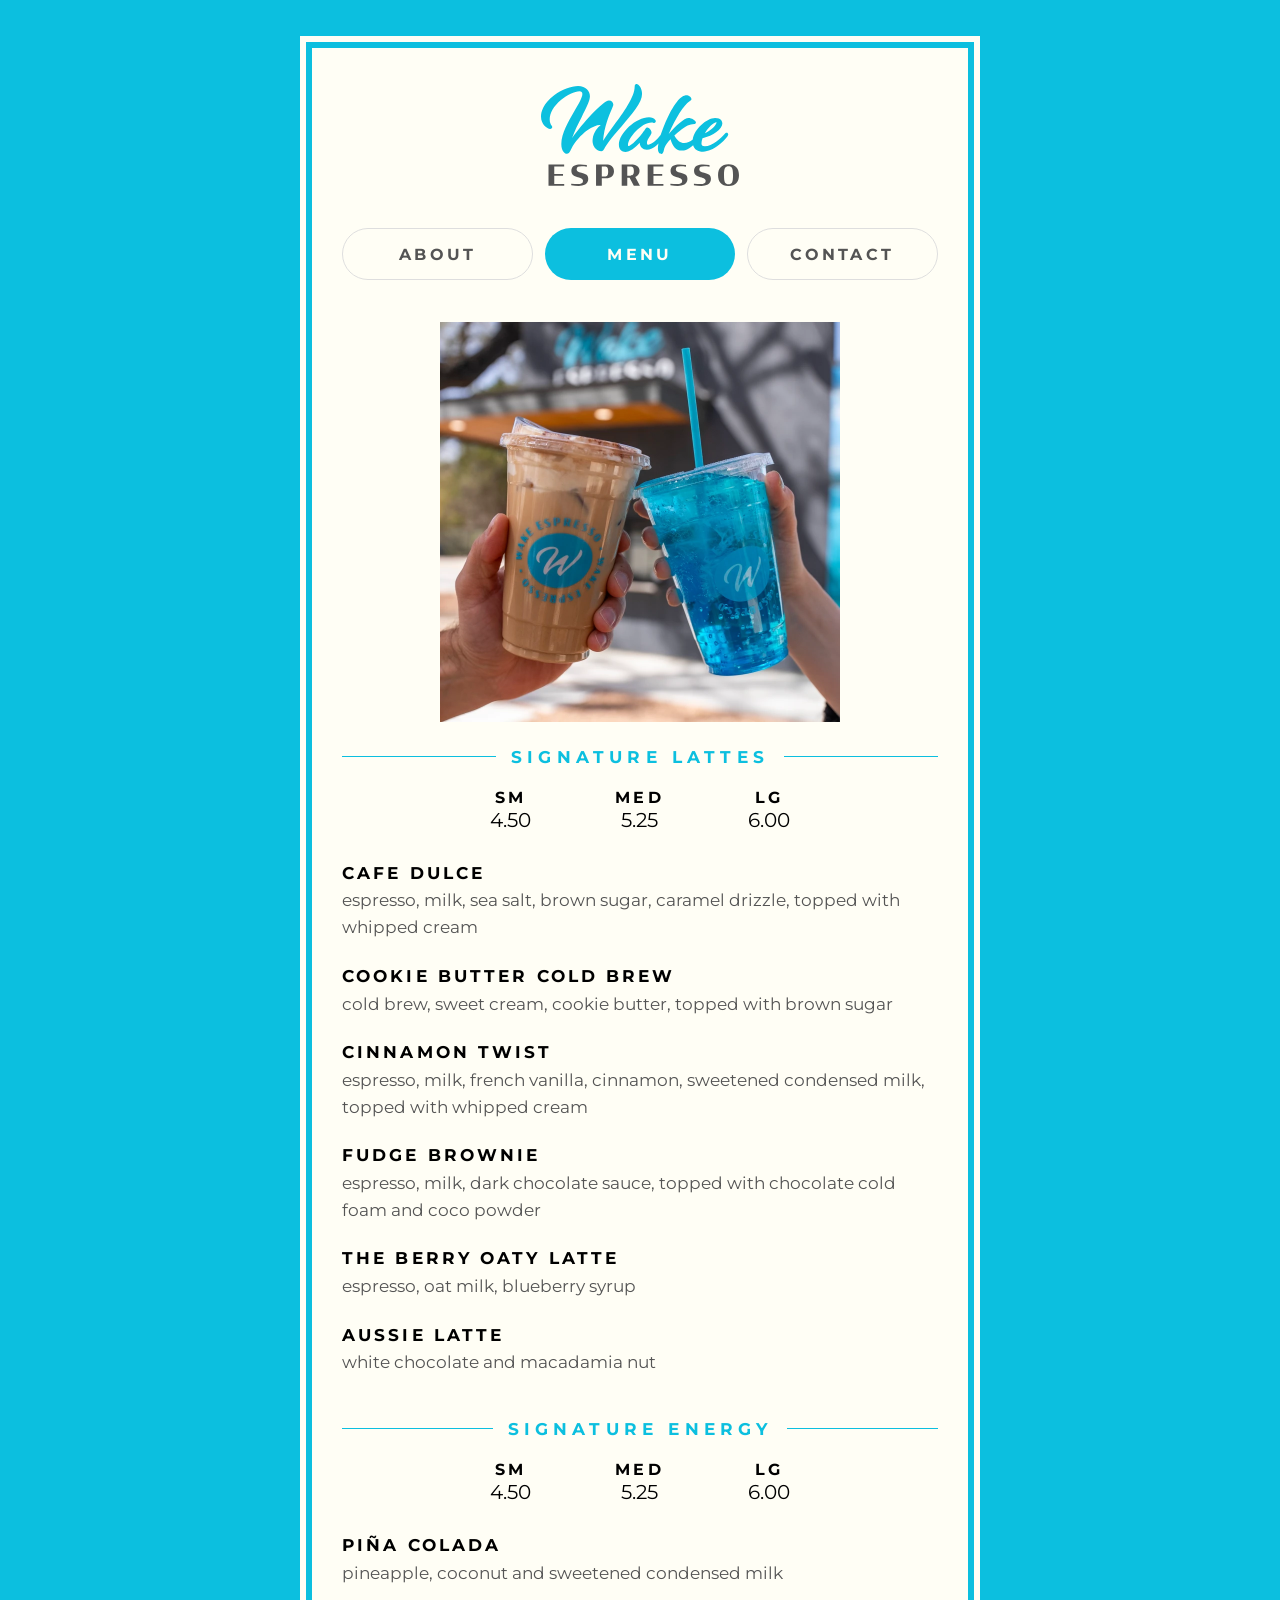
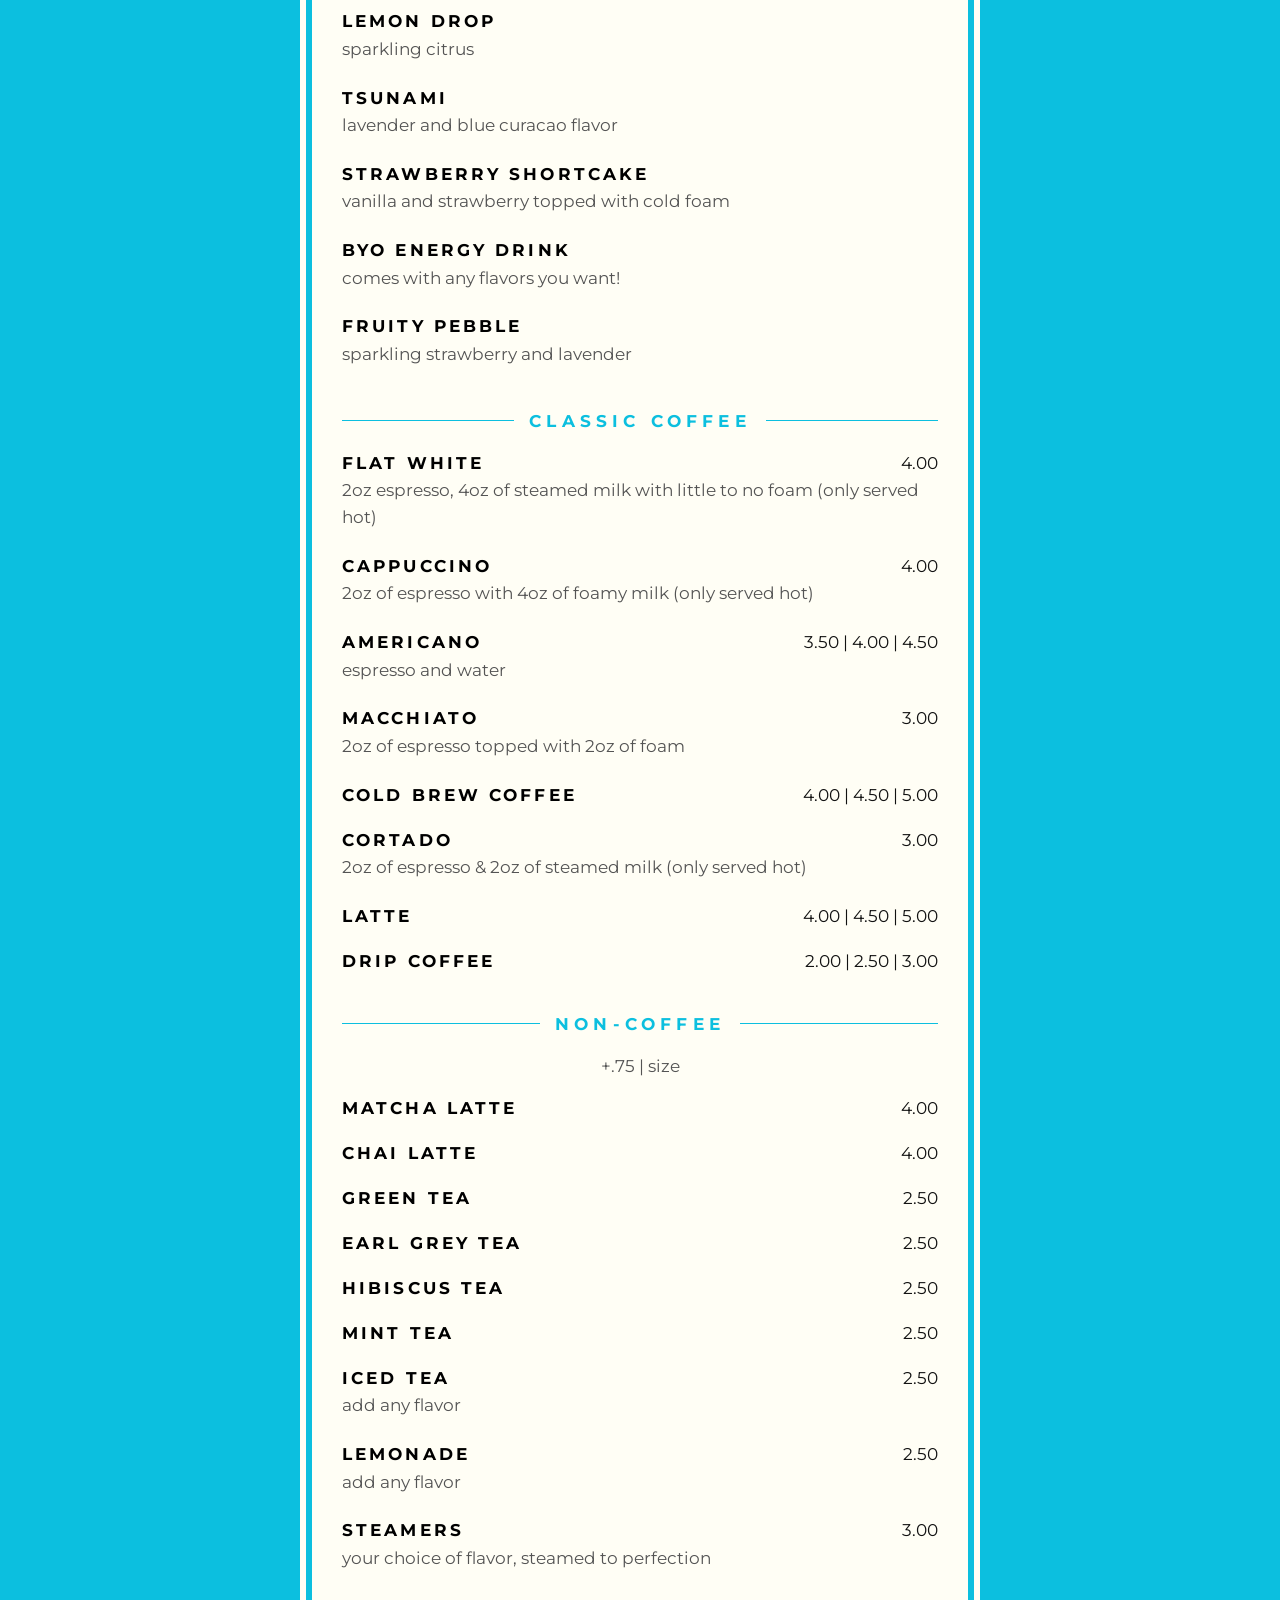
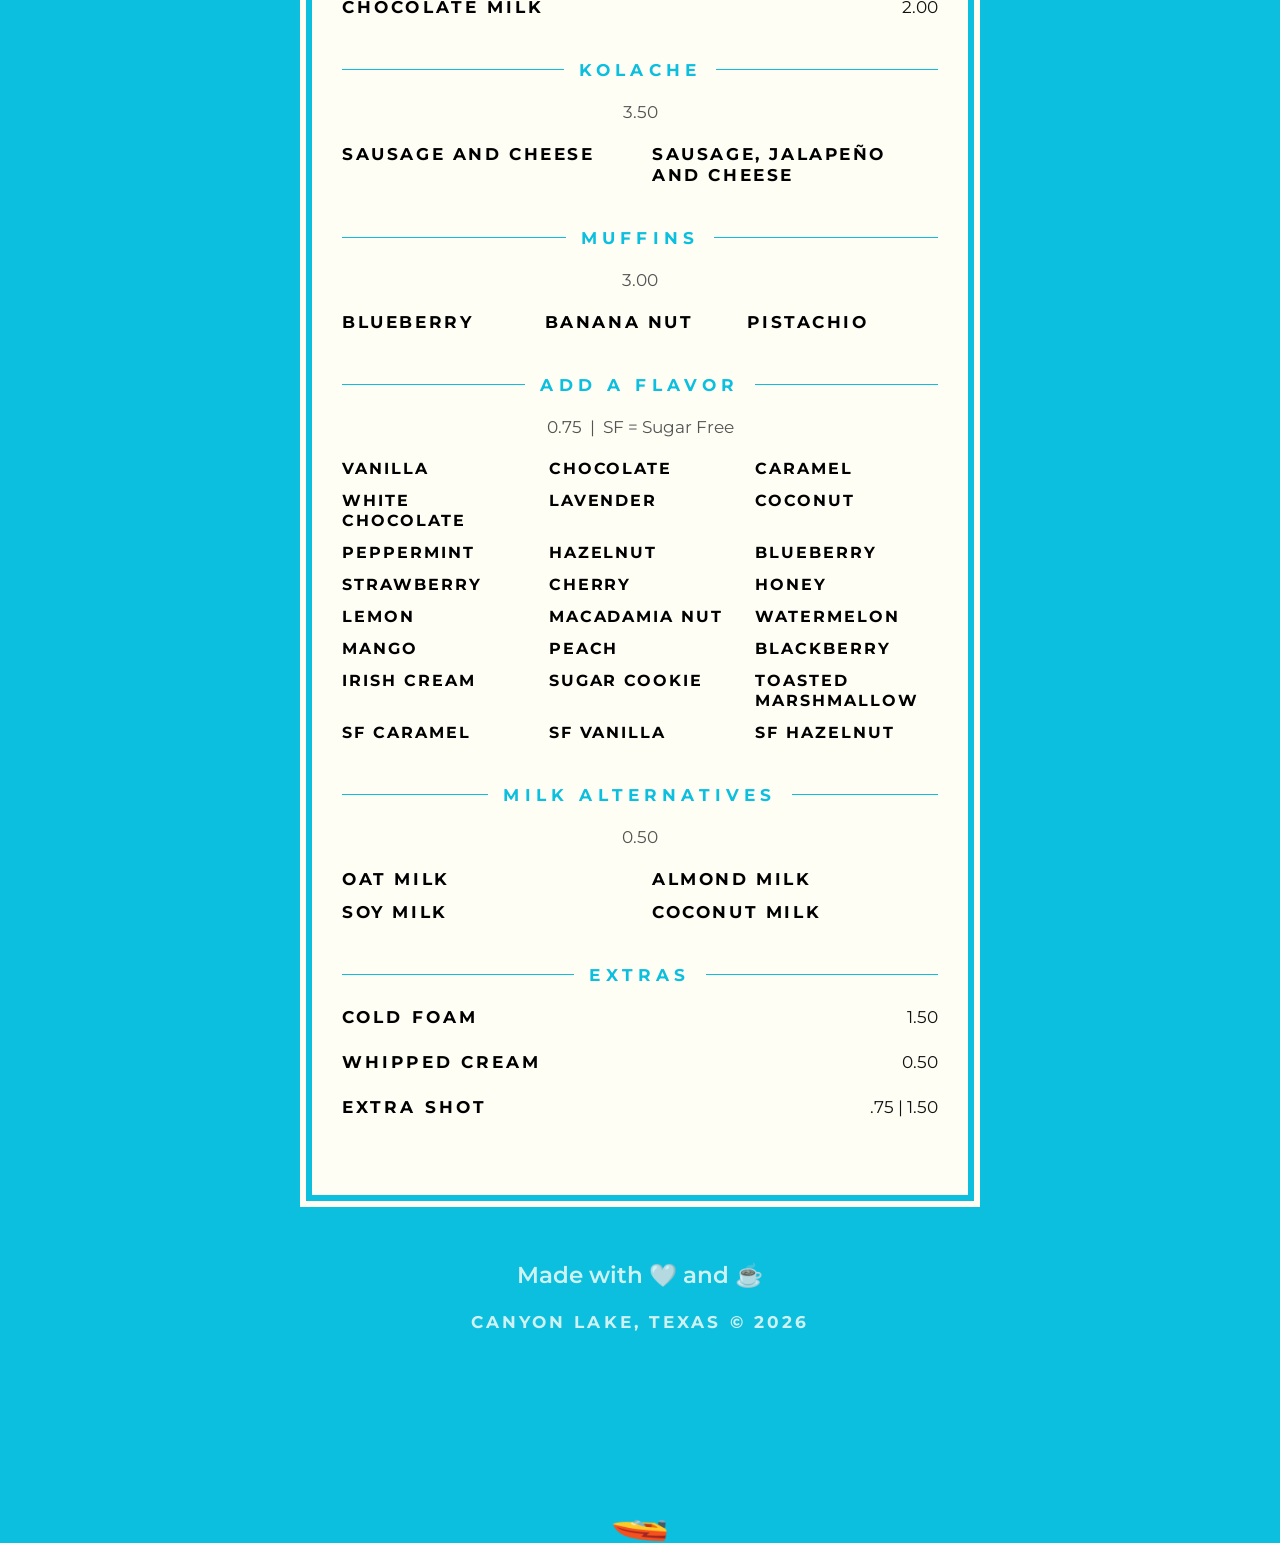
==== commit 97fa7214: "Convert hardcoded hex colors in index.html to HSL" ====
--- a/index.html
+++ b/index.html
@@ -92,7 +92,7 @@
 
     html, body { overflow-x: hidden; }
 
-    html.blackout-mode, html.blackout-mode body { background: #000 !important; height: 100%; overflow: hidden; }
+    html.blackout-mode, html.blackout-mode body { background: hsl(0, 0%, 0%) !important; height: 100%; overflow: hidden; }
     html.whiteout-mode, html.whiteout-mode body { background: var(--color-brand-cream) !important; height: 100%; overflow: hidden; }
 
     html { font-size: 16px; }
@@ -125,7 +125,7 @@
 
     .menu-divider {
       border: none;
-      border-top: 1px solid #ccc;
+      border-top: 1px solid hsl(0, 0%, 80%);
       margin: 0 0 1.5rem;
     }
 
@@ -186,7 +186,7 @@
     .price-note {
       text-align: center;
       font-size: 0.72rem;
-      color: #555;
+      color: hsl(0, 0%, 33%);
       margin-bottom: 0.875rem;
     }
 
@@ -213,12 +213,12 @@
       font-size: 0.72rem;
       font-weight: 400;
       white-space: nowrap;
-      color: #111;
+      color: hsl(0, 0%, 7%);
     }
 
     .item-desc {
       font-size: 0.72rem;
-      color: #555;
+      color: hsl(0, 0%, 33%);
       margin-top: 0.1875rem;
       line-height: 1.55;
       font-weight: 400;
@@ -295,7 +295,7 @@
       text-transform: uppercase;
       color: var(--color-brand-grey);
       cursor: pointer;
-      border-color: #ddd;
+      border-color: hsl(0, 0%, 87%);
       transition: color 0.2s, background 0.2s, border-color 0.2s;
     }
 
@@ -384,7 +384,7 @@
       font-weight: 500;
       letter-spacing: 0.15em;
       text-transform: uppercase;
-      color: #888;
+      color: hsl(0, 0%, 53%);
       margin-bottom: 0.625rem;
     }
 
@@ -393,7 +393,7 @@
       align-items: center;
       gap: 0.5rem;
       text-decoration: none;
-      color: #111;
+      color: hsl(0, 0%, 7%);
       font-size: 1.1rem;
       font-weight: 600;
     }
@@ -410,7 +410,7 @@
       position: relative;
       aspect-ratio: 1;
       overflow: hidden;
-      background: #f0f0f0;
+      background: hsl(0, 0%, 94%);
       cursor: pointer;
     }
 
@@ -475,13 +475,13 @@
 
     .info-block p {
       font-size: 0.78rem;
-      color: #444;
+      color: hsl(0, 0%, 27%);
       line-height: 1.7;
     }
 
     .info-divider {
       border: none;
-      border-top: 1px solid #eee;
+      border-top: 1px solid hsl(0, 0%, 93%);
       margin: 1.5rem 0;
     }
 
@@ -512,7 +512,7 @@
       background: rgba(255, 253, 232, 0.5) !important;
       padding: 0 3px !important;
     }
-    .leaflet-control-attribution a { color: #888 !important; }
+    .leaflet-control-attribution a { color: hsl(0, 0%, 53%) !important; }
 
     .directions-btn {
       display: inline-block;
@@ -566,7 +566,7 @@
 
     .review-text {
       font-size: 0.82rem;
-      color: #444;
+      color: hsl(0, 0%, 27%);
       line-height: 1.75;
       font-style: italic;
       margin-bottom: 0.625rem;
@@ -577,7 +577,7 @@
       font-weight: 700;
       letter-spacing: 0.15em;
       text-transform: uppercase;
-      color: #888;
+      color: hsl(0, 0%, 53%);
     }
 
     .review-arrow {
@@ -612,7 +612,7 @@
       width: 0.4375rem;
       height: 0.4375rem;
       border-radius: 50%;
-      background: #ddd;
+      background: hsl(0, 0%, 87%);
       cursor: pointer;
       transition: background 0.2s;
     }
@@ -864,7 +864,7 @@
     #blackout {
       position: fixed;
       inset: -50vh 0;
-      background: #000;
+      background: hsl(0, 0%, 0%);
       z-index: 99999;
       display: none;
     }
@@ -945,8 +945,8 @@
     <!-- ABOUT -->
     <div id="tab-about" class="tab-panel">
       <img src="images/img_7156.webp" alt="Wake Espresso team in front of the Canyon Lake boat mural" width="800" height="800" loading="lazy" style="width: 100%; max-width: 400px; height: auto; display: block; margin: 0 auto 1.5rem;">
-      <p style="font-size: 0.72rem; font-weight: 700; letter-spacing: 0.18em; text-transform: uppercase; color: #111; text-align: center; padding: 0.5rem 0 1.25rem;">Locally Brewed, Lake Approved</p>
-      <p style="font-size: 0.95rem; line-height: 1.8; color: #444; text-align: left; padding: 0 0 2.25rem; text-indent: 1.5em;">Founded by Canyon Lake natives, Wake Espresso is all about great coffee and lake vibes. Whether you're heading out on the water or just passing through, grab a handcrafted coffee, tea, or espresso drink from our convenient drive-thru or walk-up window.</p>
+      <p style="font-size: 0.72rem; font-weight: 700; letter-spacing: 0.18em; text-transform: uppercase; color: hsl(0, 0%, 7%); text-align: center; padding: 0.5rem 0 1.25rem;">Locally Brewed, Lake Approved</p>
+      <p style="font-size: 0.95rem; line-height: 1.8; color: hsl(0, 0%, 27%); text-align: left; padding: 0 0 2.25rem; text-indent: 1.5em;">Founded by Canyon Lake natives, Wake Espresso is all about great coffee and lake vibes. Whether you're heading out on the water or just passing through, grab a handcrafted coffee, tea, or espresso drink from our convenient drive-thru or walk-up window.</p>
       <div class="feed-header">
         <h2 class="section-title"><span>Follow Us</span></h2>
         <a href="https://www.instagram.com/wakeespresso" target="_blank" rel="noopener">@wakeespresso</a>
@@ -1311,7 +1311,7 @@
       </div>
       <div class="info-block">
         <h2 class="section-title"><span>Hours</span></h2>
-        <table style="margin: 0 auto; font-size: 0.75rem; color: #444; border-collapse: collapse; line-height: 2;">
+        <table style="margin: 0 auto; font-size: 0.75rem; color: hsl(0, 0%, 27%); border-collapse: collapse; line-height: 2;">
           <tr><td style="text-align:right; padding-right: 20px; font-weight:700; letter-spacing:0.1em; text-transform:uppercase;">Monday</td><td>5:30AM – 7:00PM</td></tr>
           <tr><td style="text-align:right; padding-right: 20px; font-weight:700; letter-spacing:0.1em; text-transform:uppercase;">Tuesday</td><td>5:30AM – 7:00PM</td></tr>
           <tr><td style="text-align:right; padding-right: 20px; font-weight:700; letter-spacing:0.1em; text-transform:uppercase;">Wednesday</td><td>5:30AM – 7:00PM</td></tr>
@@ -1488,8 +1488,8 @@
       const icon = L.divIcon({
         className: '',
         html: `<svg width="30" height="38" viewBox="0 0 30 38" xmlns="http://www.w3.org/2000/svg">
-          <path d="M15 0C6.716 0 0 6.716 0 15c0 9.375 15 23 15 23S30 24.375 30 15C30 6.716 23.284 0 15 0z" fill="#0cc0df"/>
-          <circle cx="15" cy="15" r="5.5" fill="#fffef5"/>
+          <path d="M15 0C6.716 0 0 6.716 0 15c0 9.375 15 23 15 23S30 24.375 30 15C30 6.716 23.284 0 15 0z" fill="hsl(189, 90%, 46%)"/>
+          <circle cx="15" cy="15" r="5.5" fill="hsl(55, 100%, 98%)"/>
         </svg>`,
         iconSize: [30, 38],
         iconAnchor: [15, 38],
@@ -1498,7 +1498,7 @@
 
       L.marker([lat, lon], { icon })
         .addTo(map)
-        .bindPopup('<strong>Wake Espresso</strong><br><span style="color:#555">8392 FM2673, Canyon Lake, TX</span>')
+        .bindPopup('<strong>Wake Espresso</strong><br><span style="color:hsl(0, 0%, 33%)">8392 FM2673, Canyon Lake, TX</span>')
         .openPopup();
     }
 
@@ -1839,7 +1839,7 @@
         el.style.transition = 'opacity 0.4s ease';
         el.style.opacity = '0';
       });
-      requestAnimationFrame(() => { w.style.backgroundColor = '#0cc0df'; });
+      requestAnimationFrame(() => { w.style.backgroundColor = 'hsl(189, 90%, 46%)'; });
       setTimeout(() => location.reload(), 700);
     });
 
